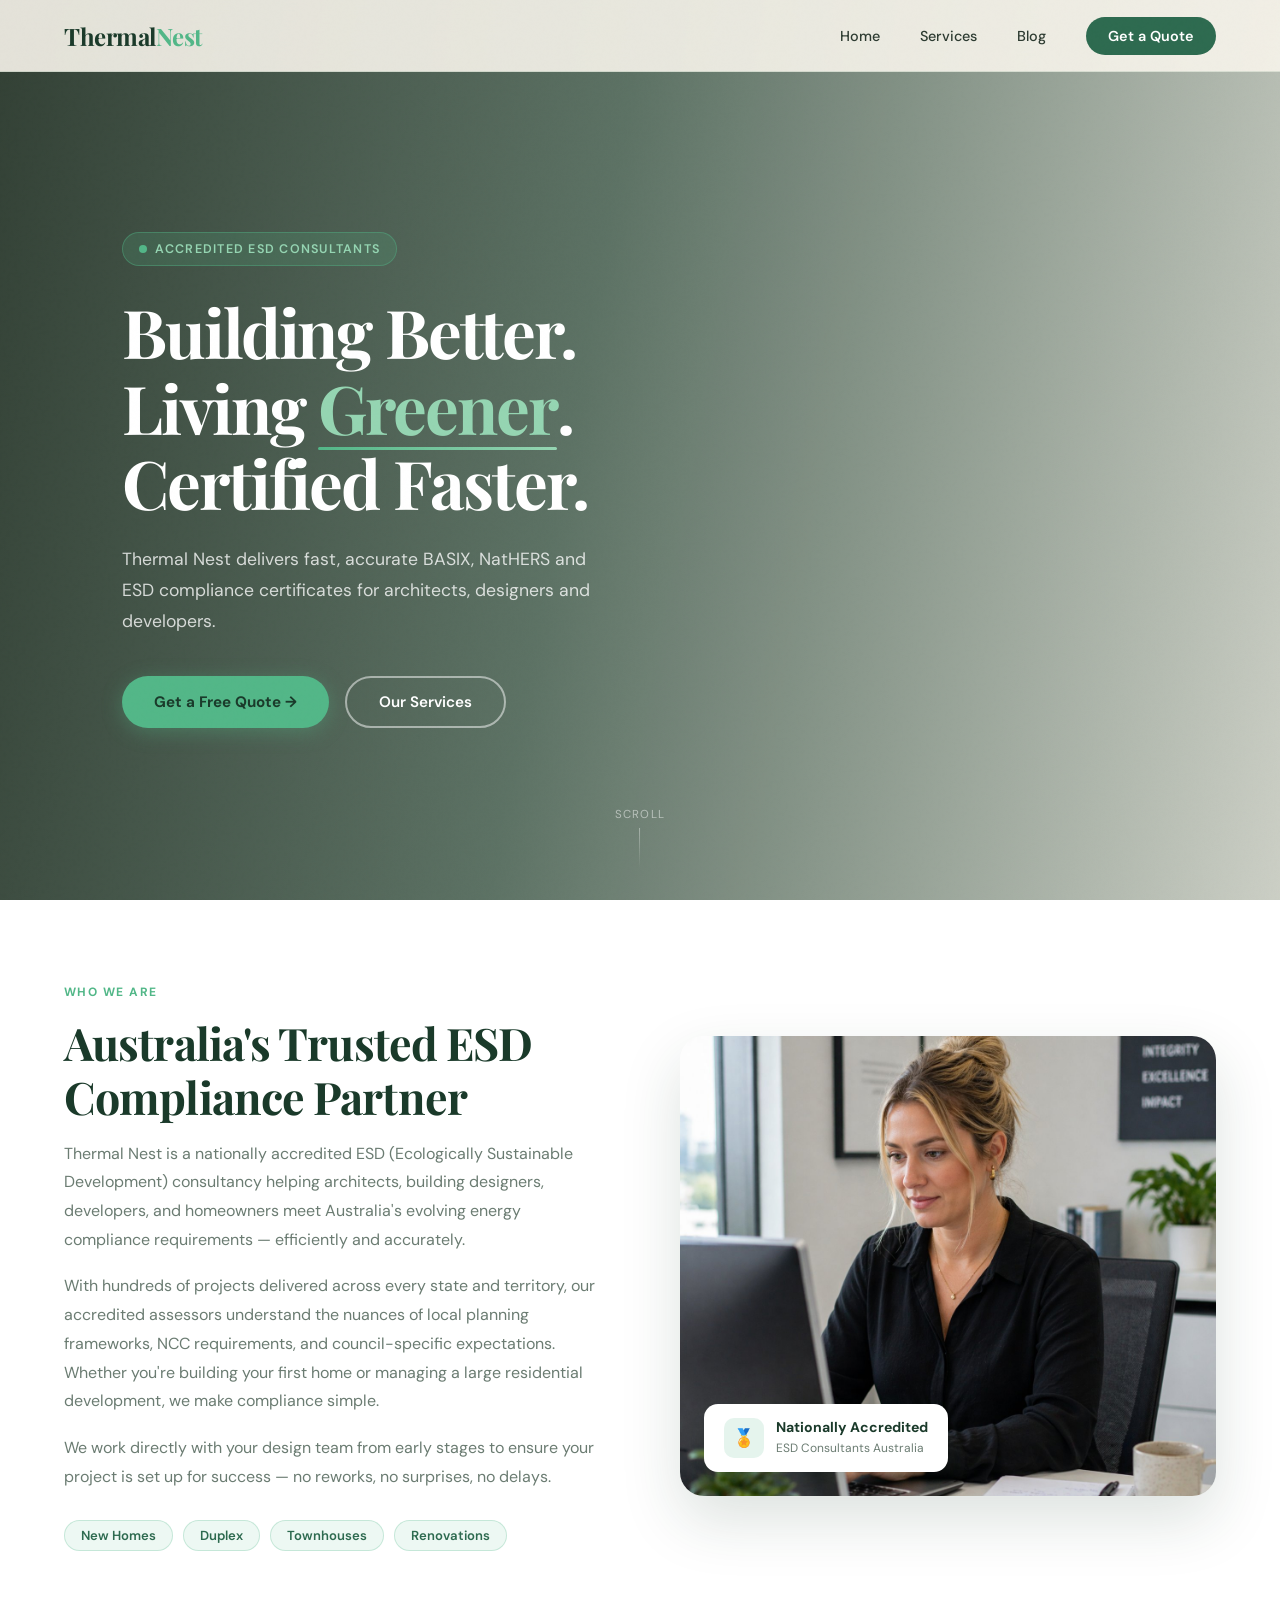
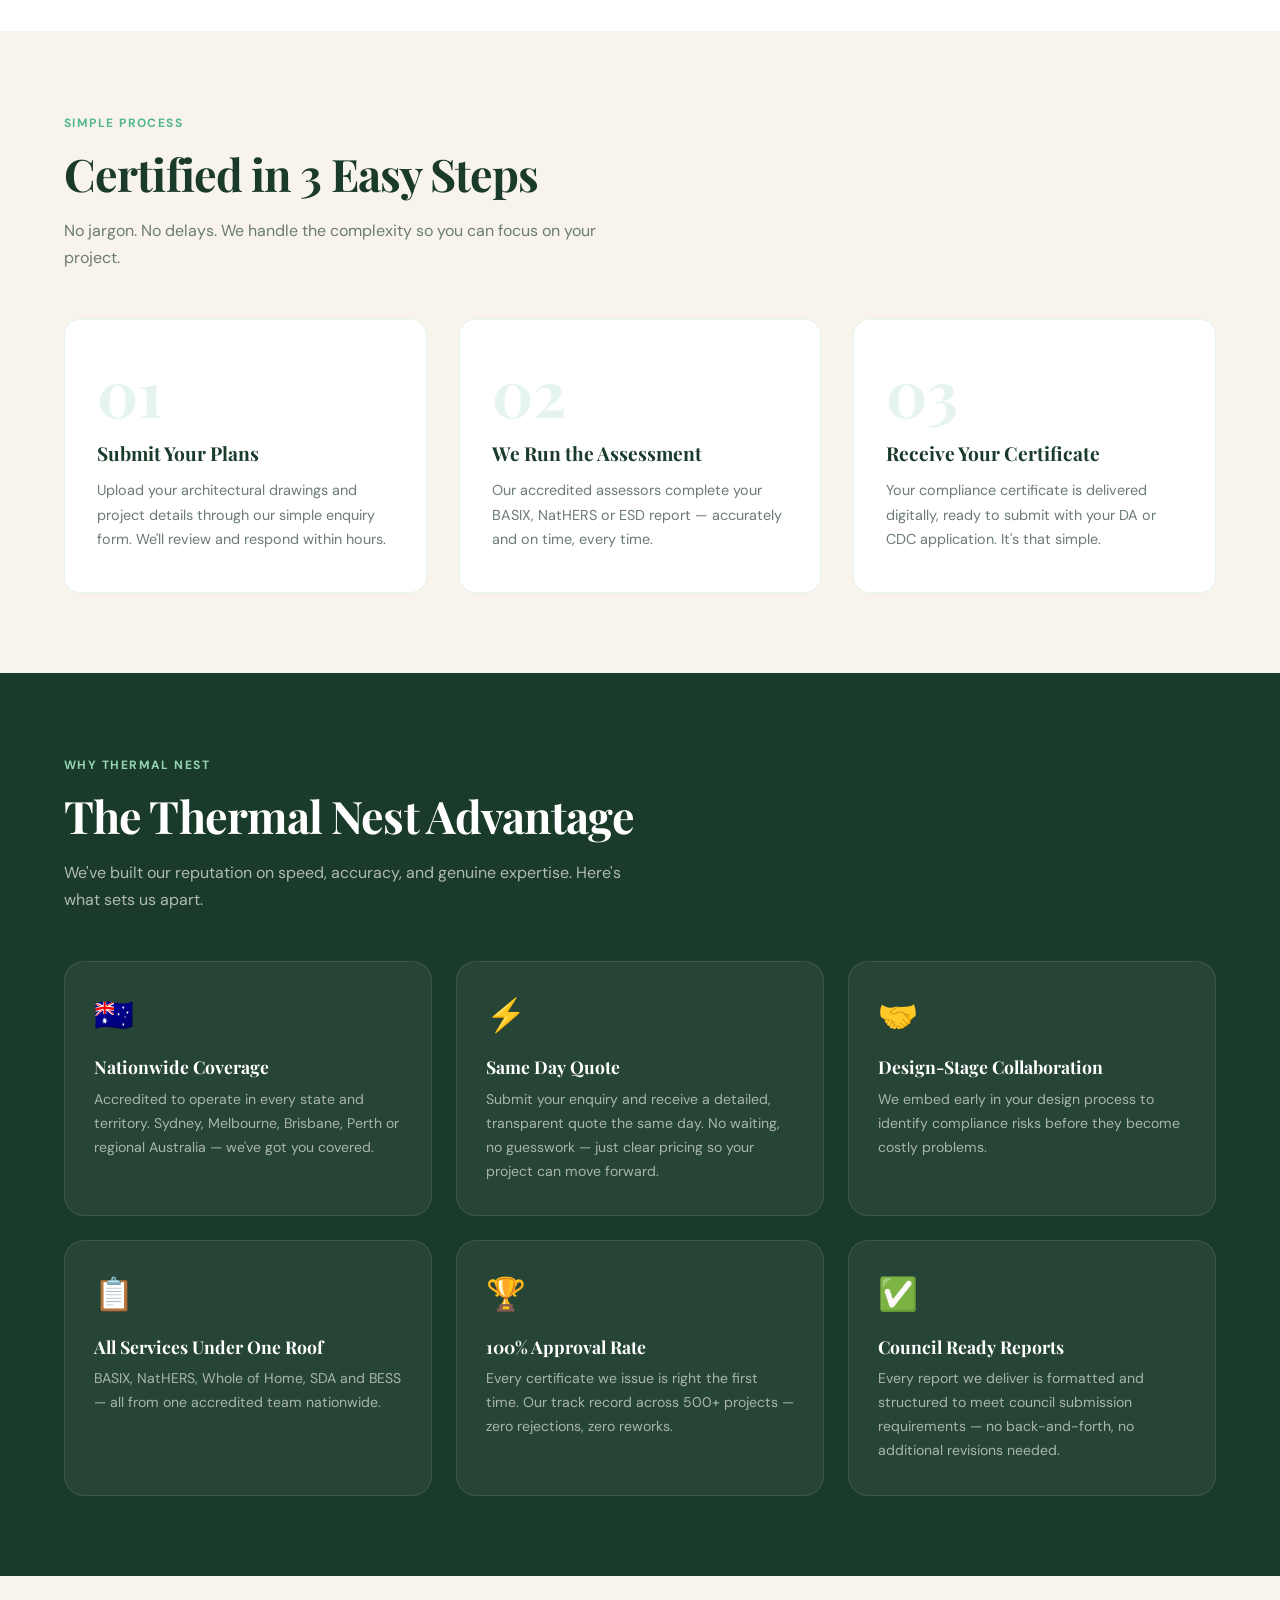
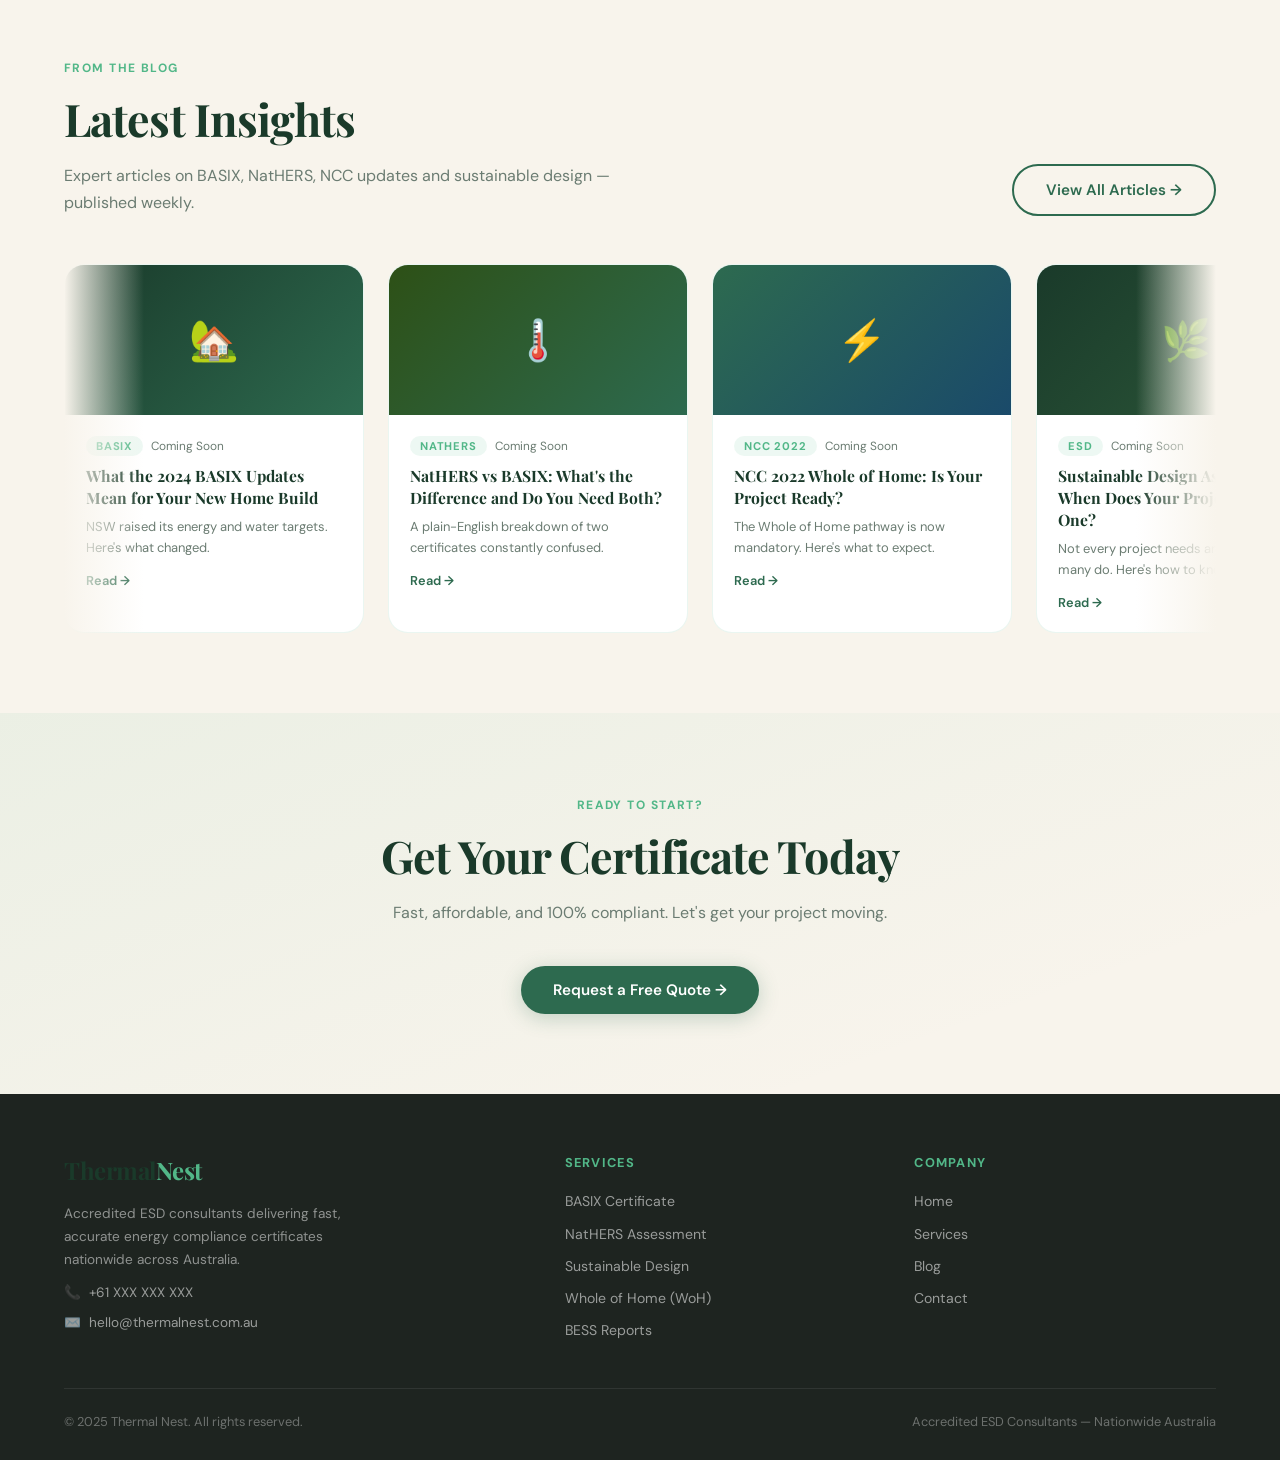
==== index.html @ da55ac71 "Add files via upload" ====
<!DOCTYPE html>
<html lang="en">
<head>
  <meta charset="UTF-8" />
  <meta name="viewport" content="width=device-width, initial-scale=1.0" />
  <title>Thermal Nest | Building Better. Living Greener. Certified Faster.</title>
  <meta name="description" content="Thermal Nest is an accredited ESD consultancy providing BASIX, NatHERS, Sustainable Design, Whole of Home and BESS assessments nationwide across Australia." />
  <meta name="keywords" content="ESD consultant Australia, BASIX certificate, NatHERS assessment, energy compliance, sustainable design, whole of home assessment, BESS report, nationwide" />
  <meta property="og:title" content="Thermal Nest | Accredited ESD Consultants Australia" />
  <meta property="og:description" content="Building Better. Living Greener. Certified Faster. Accredited ESD consultants delivering energy compliance certificates nationwide." />
  <meta property="og:type" content="website" />
  <link rel="canonical" href="https://thermalnest.com.au/" />
  <link rel="preconnect" href="https://fonts.googleapis.com">
  <link rel="preconnect" href="https://fonts.gstatic.com" crossorigin>
  <link href="https://fonts.googleapis.com/css2?family=Playfair+Display:wght@400;600;700&family=DM+Sans:wght@300;400;500;600&display=swap" rel="stylesheet">

  <style>
    *, *::before, *::after { box-sizing: border-box; margin: 0; padding: 0; }
    :root {
      --forest: #1a3a2a; --leaf: #2d6a4f; --sage: #52b788; --mint: #95d5b2;
      --cream: #f8f4ec; --sand: #e9dcc9; --charcoal: #1e2420;
      --white: #ffffff; --text: #2c3a30; --muted: #6b7c72;
      --font-display: 'Playfair Display', Georgia, serif;
      --font-body: 'DM Sans', sans-serif;
      --radius: 16px;
      --transition: all 0.4s cubic-bezier(0.25, 0.46, 0.45, 0.94);
    }
    html { scroll-behavior: smooth; }
    body { font-family: var(--font-body); color: var(--text); background: var(--cream); overflow-x: hidden; }
    body::before {
      content: ''; position: fixed; inset: 0;
      background-image: url("data:image/svg+xml,%3Csvg viewBox='0 0 256 256' xmlns='http://www.w3.org/2000/svg'%3E%3Cfilter id='noise'%3E%3CfeTurbulence type='fractalNoise' baseFrequency='0.9' numOctaves='4' stitchTiles='stitch'/%3E%3C/filter%3E%3Crect width='100%25' height='100%25' filter='url(%23noise)' opacity='0.04'/%3E%3C/svg%3E");
      pointer-events: none; z-index: 9999; opacity: 0.4;
    }

    /* NAV */
    nav {
      position: fixed; top: 0; left: 0; right: 0; z-index: 1000;
      padding: 0 5%; height: 72px; display: flex; align-items: center; justify-content: space-between;
      background: rgba(248,244,236,0.9); backdrop-filter: blur(16px);
      border-bottom: 1px solid rgba(45,106,79,0.12); transition: var(--transition);
    }
    nav.scrolled { background: rgba(248,244,236,0.97); box-shadow: 0 4px 30px rgba(26,58,42,0.08); }
    .nav-logo { font-family: var(--font-display); font-size: 1.5rem; font-weight: 700; color: var(--forest); text-decoration: none; letter-spacing: -0.02em; }
    .nav-logo span { color: var(--sage); }
    .nav-links { display: flex; gap: 2.5rem; list-style: none; }
    .nav-links a { text-decoration: none; color: var(--text); font-size: 0.9rem; font-weight: 500; position: relative; transition: color 0.3s; }
    .nav-links a::after { content: ''; position: absolute; bottom: -4px; left: 0; width: 0; height: 2px; background: var(--sage); transition: width 0.3s; border-radius: 2px; }
    .nav-links a:hover { color: var(--leaf); }
    .nav-links a:hover::after { width: 100%; }
    .nav-cta { background: var(--leaf); color: var(--white) !important; padding: 10px 22px; border-radius: 100px; font-weight: 600 !important; }
    .nav-cta:hover { background: var(--forest) !important; transform: translateY(-1px); }
    .nav-cta::after { display: none !important; }
    .hamburger { display: none; flex-direction: column; gap: 5px; cursor: pointer; background: none; border: none; padding: 4px; }
    .hamburger span { display: block; width: 24px; height: 2px; background: var(--forest); border-radius: 2px; }

    .page { display: none; }
    .page.active { display: block; }

    /* HERO – full bleed photo */
    .hero { min-height: 100vh; position: relative; display: flex; align-items: center; overflow: hidden; }
    .hero-photo {
      position: absolute; inset: 0;
      background: url('https://images.unsplash.com/photo-1618221195710-dd6b41faaea6?w=1800&q=80') center/cover no-repeat;
    }
    .hero-photo::after {
      content: ''; position: absolute; inset: 0;
      background: linear-gradient(100deg, rgba(15,32,20,0.85) 0%, rgba(26,58,42,0.70) 45%, rgba(26,58,42,0.2) 100%);
    }
    .hero-content { position: relative; z-index: 1; padding: 140px 5% 80px; max-width: 680px; }
    .hero-badge {
      display: inline-flex; align-items: center; gap: 8px;
      background: rgba(82,183,136,0.18); border: 1px solid rgba(82,183,136,0.4);
      color: var(--mint); font-size: 0.78rem; font-weight: 600; letter-spacing: 0.1em; text-transform: uppercase;
      padding: 8px 16px; border-radius: 100px; margin-bottom: 1.8rem;
      opacity: 0; animation: fadeUp 0.6s ease forwards 0.2s;
    }
    .hero-badge::before { content: ''; width: 8px; height: 8px; background: var(--sage); border-radius: 50%; animation: pulse 2s ease infinite; }
    @keyframes pulse { 0%,100%{opacity:1;transform:scale(1)} 50%{opacity:.6;transform:scale(1.3)} }
    .hero h1 {
      font-family: var(--font-display); font-size: clamp(2.6rem, 5.5vw, 4.2rem);
      font-weight: 700; line-height: 1.12; color: var(--white); letter-spacing: -0.03em; margin-bottom: 1.5rem;
      opacity: 0; animation: fadeUp 0.7s ease forwards 0.4s;
    }
    .hero h1 em { font-style: normal; color: var(--mint); position: relative; }
    .hero h1 em::after {
      content: ''; position: absolute; bottom: 2px; left: 0; right: 0; height: 3px;
      background: linear-gradient(90deg, var(--sage), var(--mint)); border-radius: 2px;
      transform: scaleX(0); transform-origin: left; animation: lineReveal 0.6s ease forwards 1.2s;
    }
    @keyframes lineReveal { to { transform: scaleX(1); } }
    .hero p { font-size: 1.1rem; line-height: 1.75; color: rgba(255,255,255,0.78); max-width: 500px; margin-bottom: 2.5rem; opacity: 0; animation: fadeUp 0.7s ease forwards 0.6s; }
    .hero-actions { display: flex; gap: 1rem; flex-wrap: wrap; opacity: 0; animation: fadeUp 0.7s ease forwards 0.8s; }
    .hero-scroll { position: absolute; bottom: 2rem; left: 50%; transform: translateX(-50%); z-index: 1; display: flex; flex-direction: column; align-items: center; gap: 6px; color: rgba(255,255,255,0.5); font-size: 0.72rem; letter-spacing: 0.1em; text-transform: uppercase; opacity: 0; animation: fadeIn 1s ease forwards 1.5s; }
    .hero-scroll-line { width: 1px; height: 40px; background: linear-gradient(to bottom, rgba(255,255,255,0.4), transparent); animation: scrollPulse 2s ease infinite; }
    @keyframes scrollPulse { 0%,100%{opacity:.4} 50%{opacity:1} }

    /* BUTTONS */
    .btn-primary { background: var(--sage); color: var(--forest); border: none; padding: 14px 32px; border-radius: 100px; font-family: var(--font-body); font-size: 0.95rem; font-weight: 700; cursor: pointer; text-decoration: none; display: inline-flex; align-items: center; gap: 8px; transition: var(--transition); box-shadow: 0 4px 20px rgba(82,183,136,0.35); }
    .btn-primary:hover { background: var(--mint); transform: translateY(-2px); }
    .btn-secondary { background: transparent; color: var(--white); border: 2px solid rgba(255,255,255,0.5); padding: 14px 32px; border-radius: 100px; font-family: var(--font-body); font-size: 0.95rem; font-weight: 600; cursor: pointer; text-decoration: none; display: inline-flex; align-items: center; gap: 8px; transition: var(--transition); }
    .btn-secondary:hover { border-color: var(--white); background: rgba(255,255,255,0.1); transform: translateY(-2px); }
    .btn-dark { background: var(--leaf); color: var(--white); border: none; padding: 14px 32px; border-radius: 100px; font-family: var(--font-body); font-size: 0.95rem; font-weight: 600; cursor: pointer; text-decoration: none; display: inline-flex; align-items: center; gap: 8px; transition: var(--transition); box-shadow: 0 4px 20px rgba(45,106,79,0.25); }
    .btn-dark:hover { background: var(--forest); transform: translateY(-2px); }
    .btn-outline-dark { background: transparent; color: var(--leaf); border: 2px solid var(--leaf); padding: 14px 32px; border-radius: 100px; font-family: var(--font-body); font-size: 0.95rem; font-weight: 600; cursor: pointer; text-decoration: none; display: inline-flex; align-items: center; gap: 8px; transition: var(--transition); }
    .btn-outline-dark:hover { background: var(--leaf); color: var(--white); transform: translateY(-2px); }

    /* SECTIONS */
    section { padding: 80px 5%; }
    .section-label { display: inline-block; font-size: 0.75rem; font-weight: 700; letter-spacing: 0.12em; text-transform: uppercase; color: var(--sage); margin-bottom: 1rem; }
    .section-title { font-family: var(--font-display); font-size: clamp(1.8rem, 3.5vw, 2.8rem); font-weight: 700; color: var(--forest); line-height: 1.2; letter-spacing: -0.02em; margin-bottom: 1rem; }
    .section-sub { font-size: 1rem; color: var(--muted); line-height: 1.7; max-width: 560px; }

    /* WHO WE ARE */
    .who-section { padding: 80px 5%; display: grid; grid-template-columns: 1fr 1fr; gap: 5rem; align-items: center; background: var(--white); }
    .who-content p { font-size: 1rem; color: var(--muted); line-height: 1.8; margin-bottom: 1.1rem; }
    .who-pills { display: flex; flex-wrap: wrap; gap: 10px; margin-top: 1.8rem; }
    .who-pill { background: rgba(82,183,136,0.1); color: var(--leaf); border: 1px solid rgba(82,183,136,0.25); font-size: 0.82rem; font-weight: 600; padding: 6px 16px; border-radius: 100px; }
    .who-photo { position: relative; border-radius: 24px; overflow: hidden; height: 460px; box-shadow: 0 24px 60px rgba(26,58,42,0.15); }
    .who-photo img { width: 100%; height: 100%; object-fit: cover; display: block; }
    .who-photo-badge { position: absolute; bottom: 24px; left: 24px; background: var(--white); border-radius: 14px; padding: 14px 20px; box-shadow: 0 8px 24px rgba(26,58,42,0.15); display: flex; align-items: center; gap: 12px; }
    .who-photo-badge-icon { width: 40px; height: 40px; background: rgba(82,183,136,0.15); border-radius: 10px; display: flex; align-items: center; justify-content: center; font-size: 1.1rem; }
    .who-photo-badge strong { display: block; font-size: 0.88rem; color: var(--forest); }
    .who-photo-badge span { font-size: 0.75rem; color: var(--muted); }

    /* HOW IT WORKS */
    .steps-grid { display: grid; grid-template-columns: repeat(3,1fr); gap: 2rem; margin-top: 3rem; }
    .step-card { background: var(--white); border-radius: var(--radius); padding: 2.5rem 2rem; border: 1px solid rgba(82,183,136,0.15); transition: var(--transition); position: relative; overflow: hidden; }
    .step-card:hover { transform: translateY(-6px); box-shadow: 0 20px 40px rgba(26,58,42,0.1); }
    .step-num { font-family: var(--font-display); font-size: 4rem; font-weight: 700; color: rgba(82,183,136,0.15); line-height: 1; margin-bottom: 1rem; }
    .step-card h3 { font-family: var(--font-display); font-size: 1.2rem; color: var(--forest); margin-bottom: 0.75rem; }
    .step-card p { font-size: 0.9rem; color: var(--muted); line-height: 1.7; }

    /* WHY CHOOSE US */
    .why-section { background: var(--forest); padding: 80px 5%; }
    .why-section .section-label { color: var(--mint); }
    .why-section .section-title { color: var(--white); }
    .why-section .section-sub { color: rgba(255,255,255,0.65); }
    .why-grid { display: grid; grid-template-columns: repeat(3,1fr); gap: 1.5rem; margin-top: 3rem; }
    .why-card { background: rgba(255,255,255,0.06); border: 1px solid rgba(255,255,255,0.1); border-radius: 20px; padding: 2rem 1.8rem; transition: var(--transition); }
    .why-card:hover { background: rgba(82,183,136,0.1); border-color: rgba(82,183,136,0.3); transform: translateY(-4px); }
    .why-icon { font-size: 2rem; margin-bottom: 1.2rem; }
    .why-card h3 { font-family: var(--font-display); font-size: 1.1rem; color: var(--white); margin-bottom: 0.6rem; }
    .why-card p { font-size: 0.88rem; color: rgba(255,255,255,0.6); line-height: 1.7; }

    /* BLOG CAROUSEL */
    .blog-carousel-section { padding: 80px 5%; background: var(--cream); }
    .carousel-header { display: flex; justify-content: space-between; align-items: flex-end; flex-wrap: wrap; gap: 1rem; margin-bottom: 3rem; }
    .carousel-track-wrap { overflow: hidden; position: relative; }
    .carousel-track-wrap::before, .carousel-track-wrap::after { content: ''; position: absolute; top: 0; bottom: 0; width: 80px; z-index: 2; pointer-events: none; }
    .carousel-track-wrap::before { left: 0; background: linear-gradient(to right, var(--cream), transparent); }
    .carousel-track-wrap::after { right: 0; background: linear-gradient(to left, var(--cream), transparent); }
    .carousel-track { display: flex; gap: 1.5rem; animation: scrollCarousel 24s linear infinite; width: max-content; }
    .carousel-track:hover { animation-play-state: paused; }
    @keyframes scrollCarousel { 0%{transform:translateX(0)} 100%{transform:translateX(-50%)} }
    .carousel-card { width: 300px; flex-shrink: 0; background: var(--white); border-radius: 20px; overflow: hidden; border: 1px solid rgba(82,183,136,0.12); transition: var(--transition); cursor: pointer; }
    .carousel-card:hover { transform: translateY(-6px); box-shadow: 0 16px 48px rgba(26,58,42,0.12); }
    .carousel-thumb { height: 150px; background: linear-gradient(135deg, var(--forest), var(--leaf)); display: flex; align-items: center; justify-content: center; font-size: 2.5rem; position: relative; overflow: hidden; }
    .carousel-thumb-2 { background: linear-gradient(135deg, #2d5016, var(--leaf)); }
    .carousel-thumb-3 { background: linear-gradient(135deg, var(--leaf), #1a4a6a); }
    .carousel-thumb-4 { background: linear-gradient(135deg, #1a3a2a, #2d5a3a); }
    .carousel-thumb-5 { background: linear-gradient(135deg, #2d4a1a, var(--leaf)); }
    .carousel-body { padding: 1.3rem; }
    .carousel-meta { display: flex; align-items: center; gap: 8px; margin-bottom: 0.6rem; }
    .carousel-cat { font-size: 0.7rem; font-weight: 700; letter-spacing: 0.08em; text-transform: uppercase; color: var(--sage); background: rgba(82,183,136,0.1); padding: 3px 10px; border-radius: 100px; }
    .carousel-date { font-size: 0.74rem; color: var(--muted); }
    .carousel-card h3 { font-family: var(--font-display); font-size: 0.98rem; color: var(--forest); line-height: 1.4; margin-bottom: 0.5rem; }
    .carousel-card p { font-size: 0.81rem; color: var(--muted); line-height: 1.6; }
    .carousel-read { display: inline-flex; align-items: center; gap: 5px; margin-top: 0.8rem; font-size: 0.8rem; font-weight: 600; color: var(--leaf); text-decoration: none; transition: gap 0.2s; }
    .carousel-read:hover { gap: 9px; }

    /* CTA */
    .cta-section { text-align: center; background: linear-gradient(160deg, rgba(82,183,136,0.08) 0%, transparent 80%); }

    /* SERVICES */
    .services-hero { padding: 140px 5% 60px; background: linear-gradient(160deg, var(--forest) 0%, var(--leaf) 100%); position: relative; overflow: hidden; }
    .services-hero::before { content:''; position:absolute; width:600px; height:600px; border-radius:50%; background:rgba(82,183,136,0.1); top:-200px; right:-200px; }
    .services-hero h1 { font-family:var(--font-display); font-size:clamp(2rem,4vw,3rem); color:var(--white); font-weight:700; letter-spacing:-0.02em; position:relative; }
    .services-hero p { color:rgba(255,255,255,0.75); font-size:1.05rem; margin-top:1rem; max-width:500px; line-height:1.7; position:relative; }
    .services-grid { display:grid; grid-template-columns:repeat(2,1fr); gap:1.5rem; margin-top:3rem; }
    .service-card { background:var(--white); border-radius:20px; padding:2.5rem; border:1px solid rgba(82,183,136,0.15); position:relative; overflow:hidden; transition:var(--transition); }
    .service-card:hover { transform:translateY(-4px); box-shadow:0 16px 48px rgba(26,58,42,0.12); border-color:rgba(82,183,136,0.35); }
    .service-card.featured { grid-column:span 2; background:linear-gradient(135deg,var(--forest) 0%,var(--leaf) 100%); }
    .service-icon { width:52px; height:52px; border-radius:14px; display:flex; align-items:center; justify-content:center; font-size:1.4rem; margin-bottom:1.5rem; background:rgba(82,183,136,0.12); }
    .service-card.featured .service-icon { background:rgba(255,255,255,0.15); }
    .service-card h3 { font-family:var(--font-display); font-size:1.25rem; color:var(--forest); margin-bottom:0.75rem; font-weight:600; }
    .service-card.featured h3 { color:var(--white); }
    .service-card p { font-size:0.9rem; color:var(--muted); line-height:1.7; }
    .service-card.featured p { color:rgba(255,255,255,0.8); }
    .service-tag { display:inline-block; margin-top:1.2rem; font-size:0.75rem; font-weight:600; letter-spacing:0.06em; text-transform:uppercase; color:var(--sage); background:rgba(82,183,136,0.1); padding:5px 12px; border-radius:100px; }
    .service-card.featured .service-tag { color:var(--mint); background:rgba(255,255,255,0.12); }
    .service-stripe { position:absolute; bottom:0; right:0; width:80px; height:80px; background:linear-gradient(135deg,transparent 50%,rgba(82,183,136,0.08) 50%); }

    /* BLOG PAGE */
    .blog-hero { padding:140px 5% 60px; background:var(--cream); }
    .blog-grid { display:grid; grid-template-columns:repeat(3,1fr); gap:1.5rem; margin-top:3rem; }
    .blog-card { background:var(--white); border-radius:20px; overflow:hidden; border:1px solid rgba(82,183,136,0.1); transition:var(--transition); }
    .blog-card:hover { transform:translateY(-4px); box-shadow:0 16px 48px rgba(26,58,42,0.1); }
    .blog-thumb { height:180px; background:linear-gradient(135deg,var(--forest),var(--leaf)); display:flex; align-items:center; justify-content:center; font-size:3rem; position:relative; overflow:hidden; }
    .blog-thumb::after { content:''; position:absolute; inset:0; background:linear-gradient(0deg,rgba(26,58,42,0.4) 0%,transparent 60%); }
    .blog-thumb-2 { background:linear-gradient(135deg,#2d5016,var(--leaf)); }
    .blog-thumb-3 { background:linear-gradient(135deg,var(--leaf),#1a4a6a); }
    .blog-body { padding:1.5rem; }
    .blog-meta { display:flex; align-items:center; gap:8px; margin-bottom:0.75rem; }
    .blog-cat { font-size:0.72rem; font-weight:700; letter-spacing:0.08em; text-transform:uppercase; color:var(--sage); background:rgba(82,183,136,0.1); padding:3px 10px; border-radius:100px; }
    .blog-date { font-size:0.78rem; color:var(--muted); }
    .blog-card h3 { font-family:var(--font-display); font-size:1.05rem; color:var(--forest); line-height:1.4; margin-bottom:0.6rem; }
    .blog-card p { font-size:0.85rem; color:var(--muted); line-height:1.65; }
    .blog-read { display:inline-flex; align-items:center; gap:6px; margin-top:1rem; font-size:0.82rem; font-weight:600; color:var(--leaf); text-decoration:none; transition:gap 0.2s; }
    .blog-read:hover { gap:10px; }

    /* CONTACT */
    .contact-layout { padding:140px 5% 80px; display:grid; grid-template-columns:1fr 1.2fr; gap:5rem; align-items:start; }
    .contact-info h1 { font-family:var(--font-display); font-size:clamp(2rem,4vw,3rem); color:var(--forest); font-weight:700; letter-spacing:-0.02em; margin-bottom:1rem; }
    .contact-info p { font-size:1rem; color:var(--muted); line-height:1.75; margin-bottom:2.5rem; }
    .contact-items { display:flex; flex-direction:column; gap:1.2rem; }
    .contact-item { display:flex; align-items:center; gap:1rem; padding:1.2rem 1.5rem; background:var(--white); border-radius:14px; border:1px solid rgba(82,183,136,0.12); }
    .contact-item-icon { width:44px; height:44px; background:rgba(82,183,136,0.12); border-radius:12px; display:flex; align-items:center; justify-content:center; font-size:1.1rem; flex-shrink:0; }
    .contact-item-text strong { display:block; font-size:0.82rem; font-weight:700; text-transform:uppercase; letter-spacing:0.08em; color:var(--muted); margin-bottom:2px; }
    .contact-item-text span { font-size:0.95rem; color:var(--text); font-weight:500; }
    .contact-form { background:var(--white); border-radius:24px; padding:3rem; box-shadow:0 20px 60px rgba(26,58,42,0.08); border:1px solid rgba(82,183,136,0.12); }
    .contact-form h2 { font-family:var(--font-display); font-size:1.6rem; color:var(--forest); margin-bottom:2rem; font-weight:700; }
    .form-row { display:grid; grid-template-columns:1fr 1fr; gap:1rem; }
    .form-group { display:flex; flex-direction:column; gap:6px; margin-bottom:1.2rem; }
    .form-group label { font-size:0.82rem; font-weight:600; color:var(--text); }
    .form-group input, .form-group select, .form-group textarea { font-family:var(--font-body); font-size:0.92rem; color:var(--text); background:var(--cream); border:1.5px solid rgba(82,183,136,0.2); border-radius:10px; padding:12px 16px; transition:border-color 0.3s, box-shadow 0.3s; outline:none; width:100%; }
    .form-group input:focus, .form-group select:focus, .form-group textarea:focus { border-color:var(--sage); box-shadow:0 0 0 3px rgba(82,183,136,0.1); background:var(--white); }
    .form-group textarea { resize:vertical; min-height:120px; }
    .form-submit { width:100%; background:var(--leaf); color:var(--white); border:none; padding:15px; border-radius:12px; font-family:var(--font-body); font-size:1rem; font-weight:600; cursor:pointer; transition:var(--transition); box-shadow:0 4px 20px rgba(45,106,79,0.25); margin-top:0.5rem; }
    .form-submit:hover { background:var(--forest); transform:translateY(-2px); }
    .form-success { display:none; text-align:center; padding:3rem 2rem; }
    .form-success .check { width:64px; height:64px; background:rgba(82,183,136,0.15); border-radius:50%; display:flex; align-items:center; justify-content:center; margin:0 auto 1.5rem; font-size:1.8rem; }
    .form-success h3 { font-family:var(--font-display); font-size:1.4rem; color:var(--forest); margin-bottom:0.5rem; }
    .form-success p { color:var(--muted); font-size:0.9rem; }

    /* FOOTER */
    footer { background:var(--charcoal); padding:60px 5% 30px; }
    .footer-top { display:grid; grid-template-columns:1.5fr 1fr 1fr; gap:3rem; padding-bottom:3rem; border-bottom:1px solid rgba(255,255,255,0.08); }
    .footer-brand p { color:rgba(255,255,255,0.5); font-size:0.85rem; line-height:1.7; margin-top:1rem; max-width:280px; }
    .footer-contact-line { display:flex; align-items:center; gap:8px; margin-top:0.8rem; font-size:0.85rem; color:rgba(255,255,255,0.55); text-decoration:none; transition:color 0.3s; }
    .footer-contact-line:hover { color:var(--mint); }
    .footer-col h4 { font-size:0.8rem; font-weight:700; letter-spacing:0.1em; text-transform:uppercase; color:var(--sage); margin-bottom:1.2rem; }
    .footer-col ul { list-style:none; display:flex; flex-direction:column; gap:0.7rem; }
    .footer-col ul li a { color:rgba(255,255,255,0.55); text-decoration:none; font-size:0.88rem; transition:color 0.3s; }
    .footer-col ul li a:hover { color:var(--mint); }
    .footer-bottom { padding-top:1.5rem; display:flex; justify-content:space-between; align-items:center; }
    .footer-bottom p { color:rgba(255,255,255,0.35); font-size:0.8rem; }

    /* FILE UPLOAD */
    .file-upload-area {
      border: 2px dashed rgba(82,183,136,0.35); border-radius: 12px;
      padding: 1.5rem; text-align: center; cursor: pointer;
      background: rgba(82,183,136,0.04); transition: var(--transition);
    }
    .file-upload-area:hover { border-color: var(--sage); background: rgba(82,183,136,0.08); }
    .file-upload-area.dragover { border-color: var(--leaf); background: rgba(82,183,136,0.12); }
    .file-upload-icon { font-size: 1.6rem; margin-bottom: 6px; }
    .file-upload-text { font-size: 0.88rem; font-weight: 600; color: var(--leaf); }
    .file-upload-sub { font-size: 0.76rem; color: var(--muted); margin-top: 3px; }

    /* ANIMATIONS */
    @keyframes fadeUp { from{opacity:0;transform:translateY(24px)} to{opacity:1;transform:translateY(0)} }
    @keyframes fadeIn { from{opacity:0} to{opacity:1} }
    .reveal { opacity:0; transform:translateY(30px); transition:opacity 0.7s ease, transform 0.7s ease; }
    .reveal.visible { opacity:1; transform:translateY(0); }

    /* RESPONSIVE */
    @media (max-width:900px) {
      .who-section { grid-template-columns:1fr; }
      .who-photo { height:300px; }
      .steps-grid, .why-grid { grid-template-columns:1fr; }
      .services-grid { grid-template-columns:1fr; }
      .service-card.featured { grid-column:span 1; }
      .blog-grid { grid-template-columns:1fr; }
      .contact-layout { grid-template-columns:1fr; gap:2rem; padding-top:100px; }
      .form-row { grid-template-columns:1fr; }
      .footer-top { grid-template-columns:1fr; gap:2rem; }
      .nav-links { display:none; }
      .hamburger { display:flex; }
      .carousel-header { flex-direction:column; align-items:flex-start; }
    }
    @media (max-width:600px) {
      .why-grid { grid-template-columns:1fr; }
    }
  </style>
</head>
<body>

<!-- NAV -->
<nav id="navbar">
  <a href="#" class="nav-logo" onclick="showPage('home')">Thermal<span>Nest</span></a>
  <ul class="nav-links">
    <li><a href="#" onclick="showPage('home')">Home</a></li>
    <li><a href="#" onclick="showPage('services')">Services</a></li>
    <li><a href="#" onclick="showPage('blog')">Blog</a></li>
    <li><a href="#" class="nav-cta" onclick="showPage('contact')">Get a Quote</a></li>
  </ul>
  <button class="hamburger" onclick="toggleMenu()" aria-label="Menu">
    <span></span><span></span><span></span>
  </button>
</nav>

<!-- ══ HOME PAGE ══ -->
<div id="page-home" class="page active">

  <!-- HERO -->
  <section class="hero">
    <div class="hero-photo"></div>
    <div class="hero-content">
      <div class="hero-badge">Accredited ESD Consultants</div>
      <h1>Building Better.<br>Living <em>Greener</em>.<br>Certified Faster.</h1>
      <p>Thermal Nest delivers fast, accurate BASIX, NatHERS and ESD compliance certificates for architects, designers and developers.</p>
      <div class="hero-actions">
        <a href="#" class="btn-primary" onclick="showPage('contact')">Get a Free Quote →</a>
        <a href="#" class="btn-secondary" onclick="showPage('services')">Our Services</a>
      </div>
    </div>
    <div class="hero-scroll"><span>Scroll</span><div class="hero-scroll-line"></div></div>
  </section>

  <!-- WHO WE ARE -->
  <div class="who-section">
    <div class="who-content reveal">
      <span class="section-label">Who We Are</span>
      <h2 class="section-title">Australia's Trusted ESD Compliance Partner</h2>
      <p>Thermal Nest is a nationally accredited ESD (Ecologically Sustainable Development) consultancy helping architects, building designers, developers, and homeowners meet Australia's evolving energy compliance requirements — efficiently and accurately.</p>
      <p>With hundreds of projects delivered across every state and territory, our accredited assessors understand the nuances of local planning frameworks, NCC requirements, and council-specific expectations. Whether you're building your first home or managing a large residential development, we make compliance simple.</p>
      <p>We work directly with your design team from early stages to ensure your project is set up for success — no reworks, no surprises, no delays.</p>
      <div class="who-pills">
        <span class="who-pill">New Homes</span>
        <span class="who-pill">Duplex</span>
        <span class="who-pill">Townhouses</span>
        <span class="who-pill">Renovations</span>
      </div>
    </div>
    <div class="who-photo reveal" style="transition-delay:0.15s">
      <img src="office-lady.png" alt="ESD consultant working in office" loading="lazy" />
      <div class="who-photo-badge">
        <div class="who-photo-badge-icon">🏅</div>
        <div>
          <strong>Nationally Accredited</strong>
          <span>ESD Consultants Australia</span>
        </div>
      </div>
    </div>
  </div>

  <!-- HOW IT WORKS -->
  <section style="background:var(--cream)">
    <div class="reveal">
      <span class="section-label">Simple Process</span>
      <h2 class="section-title">Certified in 3 Easy Steps</h2>
      <p class="section-sub">No jargon. No delays. We handle the complexity so you can focus on your project.</p>
    </div>
    <div class="steps-grid">
      <div class="step-card reveal" style="transition-delay:0.1s">
        <div class="step-num">01</div>
        <h3>Submit Your Plans</h3>
        <p>Upload your architectural drawings and project details through our simple enquiry form. We'll review and respond within hours.</p>
      </div>
      <div class="step-card reveal" style="transition-delay:0.2s">
        <div class="step-num">02</div>
        <h3>We Run the Assessment</h3>
        <p>Our accredited assessors complete your BASIX, NatHERS or ESD report — accurately and on time, every time.</p>
      </div>
      <div class="step-card reveal" style="transition-delay:0.3s">
        <div class="step-num">03</div>
        <h3>Receive Your Certificate</h3>
        <p>Your compliance certificate is delivered digitally, ready to submit with your DA or CDC application. It's that simple.</p>
      </div>
    </div>
  </section>

  <!-- WHY CHOOSE US -->
  <div class="why-section">
    <div class="reveal">
      <span class="section-label">Why Thermal Nest</span>
      <h2 class="section-title">The Thermal Nest Advantage</h2>
      <p class="section-sub">We've built our reputation on speed, accuracy, and genuine expertise. Here's what sets us apart.</p>
    </div>
    <div class="why-grid">
      <div class="why-card reveal" style="transition-delay:0.1s">
        <div class="why-icon">🇦🇺</div>
        <h3>Nationwide Coverage</h3>
        <p>Accredited to operate in every state and territory. Sydney, Melbourne, Brisbane, Perth or regional Australia — we've got you covered.</p>
      </div>
      <div class="why-card reveal" style="transition-delay:0.15s">
        <div class="why-icon">⚡</div>
        <h3>Same Day Quote</h3>
        <p>Submit your enquiry and receive a detailed, transparent quote the same day. No waiting, no guesswork — just clear pricing so your project can move forward.</p>
      </div>
      <div class="why-card reveal" style="transition-delay:0.2s">
        <div class="why-icon">🤝</div>
        <h3>Design-Stage Collaboration</h3>
        <p>We embed early in your design process to identify compliance risks before they become costly problems.</p>
      </div>
      <div class="why-card reveal" style="transition-delay:0.25s">
        <div class="why-icon">📋</div>
        <h3>All Services Under One Roof</h3>
        <p>BASIX, NatHERS, Whole of Home, SDA and BESS — all from one accredited team nationwide.</p>
      </div>
      <div class="why-card reveal" style="transition-delay:0.3s">
        <div class="why-icon">🏆</div>
        <h3>100% Approval Rate</h3>
        <p>Every certificate we issue is right the first time. Our track record across 500+ projects — zero rejections, zero reworks.</p>
      </div>
      <div class="why-card reveal" style="transition-delay:0.35s">
        <div class="why-icon">✅</div>
        <h3>Council Ready Reports</h3>
        <p>Every report we deliver is formatted and structured to meet council submission requirements — no back-and-forth, no additional revisions needed.</p>
      </div>
    </div>
  </div>

  <!-- BLOG CAROUSEL -->
  <div class="blog-carousel-section">
    <div class="carousel-header reveal">
      <div>
        <span class="section-label">From the Blog</span>
        <h2 class="section-title">Latest Insights</h2>
        <p class="section-sub">Expert articles on BASIX, NatHERS, NCC updates and sustainable design — published weekly.</p>
      </div>
      <a href="#" class="btn-outline-dark" onclick="showPage('blog')" style="flex-shrink:0">View All Articles →</a>
    </div>
    <div class="carousel-track-wrap">
      <div class="carousel-track">
        <!-- Set 1 -->
        <div class="carousel-card" onclick="showPage('blog')">
          <div class="carousel-thumb">🏡</div>
          <div class="carousel-body">
            <div class="carousel-meta"><span class="carousel-cat">BASIX</span><span class="carousel-date">Coming Soon</span></div>
            <h3>What the 2024 BASIX Updates Mean for Your New Home Build</h3>
            <p>NSW raised its energy and water targets. Here's what changed.</p>
            <a href="#" class="carousel-read" onclick="showPage('blog')">Read →</a>
          </div>
        </div>
        <div class="carousel-card" onclick="showPage('blog')">
          <div class="carousel-thumb carousel-thumb-2">🌡️</div>
          <div class="carousel-body">
            <div class="carousel-meta"><span class="carousel-cat">NatHERS</span><span class="carousel-date">Coming Soon</span></div>
            <h3>NatHERS vs BASIX: What's the Difference and Do You Need Both?</h3>
            <p>A plain-English breakdown of two certificates constantly confused.</p>
            <a href="#" class="carousel-read" onclick="showPage('blog')">Read →</a>
          </div>
        </div>
        <div class="carousel-card" onclick="showPage('blog')">
          <div class="carousel-thumb carousel-thumb-3">⚡</div>
          <div class="carousel-body">
            <div class="carousel-meta"><span class="carousel-cat">NCC 2022</span><span class="carousel-date">Coming Soon</span></div>
            <h3>NCC 2022 Whole of Home: Is Your Project Ready?</h3>
            <p>The Whole of Home pathway is now mandatory. Here's what to expect.</p>
            <a href="#" class="carousel-read" onclick="showPage('blog')">Read →</a>
          </div>
        </div>
        <div class="carousel-card" onclick="showPage('blog')">
          <div class="carousel-thumb carousel-thumb-4">🌿</div>
          <div class="carousel-body">
            <div class="carousel-meta"><span class="carousel-cat">ESD</span><span class="carousel-date">Coming Soon</span></div>
            <h3>Sustainable Design Assessments: When Does Your Project Need One?</h3>
            <p>Not every project needs an SDA — but many do. Here's how to know.</p>
            <a href="#" class="carousel-read" onclick="showPage('blog')">Read →</a>
          </div>
        </div>
        <div class="carousel-card" onclick="showPage('blog')">
          <div class="carousel-thumb carousel-thumb-5">🏢</div>
          <div class="carousel-body">
            <div class="carousel-meta"><span class="carousel-cat">BESS</span><span class="carousel-date">Coming Soon</span></div>
            <h3>BESS Reports Explained: A Developer's Guide to Getting It Right</h3>
            <p>Everything you need to know before your BESS assessment.</p>
            <a href="#" class="carousel-read" onclick="showPage('blog')">Read →</a>
          </div>
        </div>
        <!-- Set 2 (duplicate for seamless loop) -->
        <div class="carousel-card" onclick="showPage('blog')">
          <div class="carousel-thumb">🏡</div>
          <div class="carousel-body">
            <div class="carousel-meta"><span class="carousel-cat">BASIX</span><span class="carousel-date">Coming Soon</span></div>
            <h3>What the 2024 BASIX Updates Mean for Your New Home Build</h3>
            <p>NSW raised its energy and water targets. Here's what changed.</p>
            <a href="#" class="carousel-read" onclick="showPage('blog')">Read →</a>
          </div>
        </div>
        <div class="carousel-card" onclick="showPage('blog')">
          <div class="carousel-thumb carousel-thumb-2">🌡️</div>
          <div class="carousel-body">
            <div class="carousel-meta"><span class="carousel-cat">NatHERS</span><span class="carousel-date">Coming Soon</span></div>
            <h3>NatHERS vs BASIX: What's the Difference and Do You Need Both?</h3>
            <p>A plain-English breakdown of two certificates constantly confused.</p>
            <a href="#" class="carousel-read" onclick="showPage('blog')">Read →</a>
          </div>
        </div>
        <div class="carousel-card" onclick="showPage('blog')">
          <div class="carousel-thumb carousel-thumb-3">⚡</div>
          <div class="carousel-body">
            <div class="carousel-meta"><span class="carousel-cat">NCC 2022</span><span class="carousel-date">Coming Soon</span></div>
            <h3>NCC 2022 Whole of Home: Is Your Project Ready?</h3>
            <p>The Whole of Home pathway is now mandatory. Here's what to expect.</p>
            <a href="#" class="carousel-read" onclick="showPage('blog')">Read →</a>
          </div>
        </div>
        <div class="carousel-card" onclick="showPage('blog')">
          <div class="carousel-thumb carousel-thumb-4">🌿</div>
          <div class="carousel-body">
            <div class="carousel-meta"><span class="carousel-cat">ESD</span><span class="carousel-date">Coming Soon</span></div>
            <h3>Sustainable Design Assessments: When Does Your Project Need One?</h3>
            <p>Not every project needs an SDA — but many do. Here's how to know.</p>
            <a href="#" class="carousel-read" onclick="showPage('blog')">Read →</a>
          </div>
        </div>
        <div class="carousel-card" onclick="showPage('blog')">
          <div class="carousel-thumb carousel-thumb-5">🏢</div>
          <div class="carousel-body">
            <div class="carousel-meta"><span class="carousel-cat">BESS</span><span class="carousel-date">Coming Soon</span></div>
            <h3>BESS Reports Explained: A Developer's Guide to Getting It Right</h3>
            <p>Everything you need to know before your BESS assessment.</p>
            <a href="#" class="carousel-read" onclick="showPage('blog')">Read →</a>
          </div>
        </div>
      </div>
    </div>
  </div>

  <!-- CTA -->
  <section class="cta-section">
    <div class="reveal">
      <span class="section-label">Ready to Start?</span>
      <h2 class="section-title">Get Your Certificate Today</h2>
      <p class="section-sub" style="margin:0 auto 2.5rem">Fast, affordable, and 100% compliant. Let's get your project moving.</p>
      <a href="#" class="btn-dark" onclick="showPage('contact')">Request a Free Quote →</a>
    </div>
  </section>

</div>

<!-- ══ SERVICES PAGE ══ -->
<div id="page-services" class="page">
  <div class="services-hero">
    <span class="section-label" style="color:var(--mint)">What We Do</span>
    <h1>Energy Compliance,<br>Made Simple.</h1>
    <p>Accredited ESD consultants providing all the certificates and assessments you need — delivered nationwide, on time, every time.</p>
  </div>
  <section>
    <div class="services-grid">
      <div class="service-card">
        <div class="service-icon">📋</div>
        <h3>BASIX Certificate</h3>
        <p>Required for all new residential developments and major renovations in NSW. Our BASIX certificates are accurate, fully compliant, and processed fast to keep your DA or CDC on track.</p>
        <span class="service-tag">DA & CDC Required</span>
        <div class="service-stripe"></div>
      </div>
      <div class="service-card">
        <div class="service-icon">🌡️</div>
        <h3>NatHERS Assessment</h3>
        <p>A Nationwide House Energy Rating Scheme thermal performance assessment. We deliver the star rating your project needs for approval anywhere in Australia using AccuRate or FirstRate5 software.</p>
        <span class="service-tag">Nationwide</span>
        <div class="service-stripe"></div>
      </div>
      <div class="service-card">
        <div class="service-icon">🌿</div>
        <h3>Sustainable Design Assessment</h3>
        <p>Required by many Australian councils for medium-to-large developments. Our SDAs evaluate energy, water, waste, and biodiversity to satisfy council requirements across all jurisdictions.</p>
        <span class="service-tag">Council Compliance</span>
        <div class="service-stripe"></div>
      </div>
      <div class="service-card">
        <div class="service-icon">⚡</div>
        <h3>Whole of Home (WoH) Assessment</h3>
        <p>The Whole of Home framework assesses total household energy use under NCC 2022. Essential for new homes and alterations — we ensure full compliance with the latest national standards.</p>
        <span class="service-tag">NCC 2022 Compliant</span>
        <div class="service-stripe"></div>
      </div>
      <div class="service-card featured">
        <div class="service-icon">🏢</div>
        <h3>BESS Assessments & Reports</h3>
        <p>The Built Environment Sustainability Scorecard (BESS) is required by various councils for multi-unit and commercial developments nationwide. Our BESS reports are thorough, defensible, and submission-ready. We work directly with architects, designers and developers to optimise outcomes before submission.</p>
        <span class="service-tag">Multi-Unit & Commercial</span>
        <div class="service-stripe"></div>
      </div>
    </div>
    <div style="text-align:center;margin-top:3.5rem" class="reveal">
      <p style="color:var(--muted);font-size:0.95rem;margin-bottom:1.5rem">Not sure which certificate you need? We'll guide you.</p>
      <a href="#" class="btn-dark" onclick="showPage('contact')">Talk to an Assessor →</a>
    </div>
  </section>
</div>

<!-- ══ BLOG PAGE ══ -->
<div id="page-blog" class="page">
  <div class="blog-hero">
    <span class="section-label">Insights & Updates</span>
    <h1 class="section-title">The Thermal Nest Blog</h1>
    <p class="section-sub">Expert insights on energy compliance, NCC updates, BASIX changes, and sustainable building across Australia.</p>
  </div>
  <section style="padding-top:0">
    <div class="blog-grid">
      <div class="blog-card reveal">
        <div class="blog-thumb">🏡</div>
        <div class="blog-body">
          <div class="blog-meta"><span class="blog-cat">BASIX</span><span class="blog-date">Coming Soon</span></div>
          <h3>What the 2024 BASIX Updates Mean for Your New Home Build</h3>
          <p>NSW raised its energy and water targets under BASIX. Here's what changed, what it means for your DA, and how to plan ahead.</p>
          <a href="#" class="blog-read">Read Article →</a>
        </div>
      </div>
      <div class="blog-card reveal" style="transition-delay:0.1s">
        <div class="blog-thumb blog-thumb-2">🌡️</div>
        <div class="blog-body">
          <div class="blog-meta"><span class="blog-cat">NatHERS</span><span class="blog-date">Coming Soon</span></div>
          <h3>NatHERS vs BASIX: What's the Difference and Do You Need Both?</h3>
          <p>A plain-English breakdown of two certificates homeowners and developers constantly confuse — and when you actually need each one.</p>
          <a href="#" class="blog-read">Read Article →</a>
        </div>
      </div>
      <div class="blog-card reveal" style="transition-delay:0.2s">
        <div class="blog-thumb blog-thumb-3">⚡</div>
        <div class="blog-body">
          <div class="blog-meta"><span class="blog-cat">NCC 2022</span><span class="blog-date">Coming Soon</span></div>
          <h3>NCC 2022 Whole of Home: Is Your Project Ready for the New Standard?</h3>
          <p>The NCC 2022 Whole of Home pathway is now mandatory. We walk through what assessors look for and how to get your project compliant.</p>
          <a href="#" class="blog-read">Read Article →</a>
        </div>
      </div>
    </div>
    <div style="text-align:center;margin-top:3rem" class="reveal">
      <p style="color:var(--muted);font-size:0.9rem">New articles published weekly. Have a topic you want covered?</p>
      <a href="#" class="btn-outline-dark" style="margin-top:1rem;display:inline-flex" onclick="showPage('contact')">Suggest a Topic</a>
    </div>
  </section>
</div>

<!-- ══ CONTACT PAGE ══ -->
<div id="page-contact" class="page">
  <div class="contact-layout">
    <div class="contact-info">
      <span class="section-label">Get in Touch</span>
      <h1>Let's Get Your Project Certified.</h1>
      <p>Submit your details and one of our accredited assessors will get back to you within one business day with a clear quote and timeline.</p>
      <div class="contact-items">
        <div class="contact-item">
          <div class="contact-item-icon">✉️</div>
          <div class="contact-item-text"><strong>Email</strong><span>hello@thermalnest.com.au</span></div>
        </div>
        <div class="contact-item">
          <div class="contact-item-icon">📞</div>
          <div class="contact-item-text"><strong>Mobile</strong><span>+61 XXX XXX XXX</span></div>
        </div>
        <div class="contact-item">
          <div class="contact-item-icon">📍</div>
          <div class="contact-item-text"><strong>Address</strong><span>Sydney, NSW, Australia</span></div>
        </div>
        <div class="contact-item">
          <div class="contact-item-icon">⏱️</div>
          <div class="contact-item-text"><strong>Response Time</strong><span>Within 1 Business Day</span></div>
        </div>
      </div>
    </div>
    <div class="contact-form">
      <h2>Request a Free Quote</h2>
      <div id="inquiry-form">
        <div class="form-row">
          <div class="form-group"><label>First Name *</label><input type="text" id="fname" placeholder="John" required /></div>
          <div class="form-group"><label>Last Name *</label><input type="text" id="lname" placeholder="Smith" required /></div>
        </div>
        <div class="form-group"><label>Email Address *</label><input type="email" id="email" placeholder="john@email.com" required /></div>
        <div class="form-group"><label>Phone Number</label><input type="tel" id="phone" placeholder="04XX XXX XXX" /></div>
        <div class="form-group">
          <label>State / Territory *</label>
          <select id="state">
            <option value="">Select your state...</option>
            <option>NSW</option><option>VIC</option><option>QLD</option><option>WA</option>
            <option>SA</option><option>TAS</option><option>ACT</option><option>NT</option>
          </select>
        </div>
        <div class="form-group">
          <label>Service Required *</label>
          <select id="service">
            <option value="">Select a service...</option>
            <option>BASIX Certificate</option>
            <option>NatHERS Assessment</option>
            <option>Sustainable Design Assessment</option>
            <option>Whole of Home (WoH) Assessment</option>
            <option>BESS Assessment & Report</option>
            <option>Not Sure — Need Guidance</option>
          </select>
        </div>
        <div class="form-group"><label>Project Details</label><textarea id="message" placeholder="Briefly describe your project — type of dwelling, location, stage of design, any urgent deadlines..."></textarea></div>
        <div class="form-group">
          <label>Upload Plans / Documents <span style="font-weight:400;color:var(--muted)">(optional, max 10MB)</span></label>
          <div class="file-upload-area" id="fileUploadArea" onclick="document.getElementById('fileInput').click()">
            <input type="file" id="fileInput" accept=".pdf,.dwg,.dxf,.jpg,.jpeg,.png,.doc,.docx,.zip" style="display:none" onchange="handleFileSelect(this)" />
            <div class="file-upload-icon">📎</div>
            <div class="file-upload-text">Click to upload or drag & drop</div>
            <div class="file-upload-sub">PDF, DWG, DXF, JPG, PNG, DOC, ZIP — up to 10MB</div>
          </div>
          <div id="fileSelected" style="display:none; margin-top:8px; padding:10px 14px; background:rgba(82,183,136,0.08); border:1px solid rgba(82,183,136,0.25); border-radius:8px; font-size:0.85rem; color:var(--leaf); display:none; align-items:center; gap:8px;">
            <span>📄</span><span id="fileName"></span>
            <button onclick="clearFile()" style="margin-left:auto;background:none;border:none;cursor:pointer;color:var(--muted);font-size:1rem;">✕</button>
          </div>
          <div id="fileError" style="display:none; margin-top:6px; font-size:0.82rem; color:#c0392b;"></div>
        </div>
        <button class="form-submit" onclick="submitForm()">Send Enquiry →</button>
      </div>
      <div class="form-success" id="form-success">
        <div class="check">✅</div>
        <h3>Enquiry Received!</h3>
        <p>Thank you — we'll review your project and get back to you within one business day.</p>
      </div>
    </div>
  </div>
</div>

<!-- FOOTER -->
<footer>
  <div class="footer-top">
    <div class="footer-brand">
      <a href="#" class="nav-logo" onclick="showPage('home')">Thermal<span style="color:var(--sage)">Nest</span></a>
      <p>Accredited ESD consultants delivering fast, accurate energy compliance certificates nationwide across Australia.</p>
      <a href="tel:+61XXXXXXXXXX" class="footer-contact-line">📞 &nbsp;+61 XXX XXX XXX</a>
      <a href="mailto:hello@thermalnest.com.au" class="footer-contact-line">✉️ &nbsp;hello@thermalnest.com.au</a>
    </div>
    <div class="footer-col">
      <h4>Services</h4>
      <ul>
        <li><a href="#" onclick="showPage('services')">BASIX Certificate</a></li>
        <li><a href="#" onclick="showPage('services')">NatHERS Assessment</a></li>
        <li><a href="#" onclick="showPage('services')">Sustainable Design</a></li>
        <li><a href="#" onclick="showPage('services')">Whole of Home (WoH)</a></li>
        <li><a href="#" onclick="showPage('services')">BESS Reports</a></li>
      </ul>
    </div>
    <div class="footer-col">
      <h4>Company</h4>
      <ul>
        <li><a href="#" onclick="showPage('home')">Home</a></li>
        <li><a href="#" onclick="showPage('services')">Services</a></li>
        <li><a href="#" onclick="showPage('blog')">Blog</a></li>
        <li><a href="#" onclick="showPage('contact')">Contact</a></li>
      </ul>
    </div>
  </div>
  <div class="footer-bottom">
    <p>© 2025 Thermal Nest. All rights reserved.</p>
    <p>Accredited ESD Consultants — Nationwide Australia</p>
  </div>
</footer>

<script>
  function showPage(id) {
    document.querySelectorAll('.page').forEach(p => p.classList.remove('active'));
    document.getElementById('page-' + id).classList.add('active');
    window.scrollTo({ top: 0, behavior: 'smooth' });
    setTimeout(initReveal, 100);
  }
  window.addEventListener('scroll', () => {
    document.getElementById('navbar').classList.toggle('scrolled', window.scrollY > 30);
  });
  let menuOpen = false;
  function toggleMenu() {
    menuOpen = !menuOpen;
    const links = document.querySelector('.nav-links');
    links.style.cssText = menuOpen
      ? 'display:flex;flex-direction:column;position:absolute;top:72px;left:0;right:0;background:rgba(248,244,236,0.98);padding:1.5rem 5%;backdrop-filter:blur(16px);border-bottom:1px solid rgba(82,183,136,0.15);gap:1rem;'
      : 'display:none';
  }
  function initReveal() {
    const obs = new IntersectionObserver(entries => {
      entries.forEach(e => { if (e.isIntersecting) e.target.classList.add('visible'); });
    }, { threshold: 0.08 });
    document.querySelectorAll('.reveal').forEach(el => { el.classList.remove('visible'); obs.observe(el); });
  }
  
  // FILE UPLOAD
  function handleFileSelect(input) {
    const file = input.files[0];
    if (!file) return;
    const maxSize = 10 * 1024 * 1024; // 10MB
    if (file.size > maxSize) {
      document.getElementById('fileError').textContent = 'File exceeds 10MB limit. Please upload a smaller file.';
      document.getElementById('fileError').style.display = 'block';
      input.value = '';
      return;
    }
    document.getElementById('fileError').style.display = 'none';
    document.getElementById('fileName').textContent = file.name + ' (' + (file.size / 1024 / 1024).toFixed(2) + 'MB)';
    document.getElementById('fileSelected').style.display = 'flex';
  }
  function clearFile() {
    document.getElementById('fileInput').value = '';
    document.getElementById('fileSelected').style.display = 'none';
    document.getElementById('fileError').style.display = 'none';
  }
  // Drag and drop
  document.addEventListener('DOMContentLoaded', () => {
    const area = document.getElementById('fileUploadArea');
    if (area) {
      area.addEventListener('dragover', e => { e.preventDefault(); area.classList.add('dragover'); });
      area.addEventListener('dragleave', () => area.classList.remove('dragover'));
      area.addEventListener('drop', e => {
        e.preventDefault(); area.classList.remove('dragover');
        const file = e.dataTransfer.files[0];
        if (file) {
          const dt = new DataTransfer(); dt.items.add(file);
          const input = document.getElementById('fileInput');
          input.files = dt.files;
          handleFileSelect(input);
        }
      });
    }
    initReveal();
  });

  function submitForm() {
    const fname = document.getElementById('fname').value.trim();
    const email = document.getElementById('email').value.trim();
    const service = document.getElementById('service').value;
    if (!fname || !email || !service) { alert('Please fill in your name, email, and select a service.'); return; }
    const formData = {
      name: fname + ' ' + document.getElementById('lname').value,
      email, phone: document.getElementById('phone').value,
      state: document.getElementById('state').value,
      service, message: document.getElementById('message').value,
      _replyto: email,
      _subject: 'New Enquiry – ' + service + ' | Thermal Nest'
    };
    fetch('https://formspree.io/f/YOUR_FORM_ID', {
      method: 'POST',
      headers: { 'Content-Type': 'application/json', 'Accept': 'application/json' },
      body: JSON.stringify(formData)
    }).finally(() => {
      document.getElementById('inquiry-form').style.display = 'none';
      document.getElementById('form-success').style.display = 'block';
    });
  }
</script>
</body>
</html>
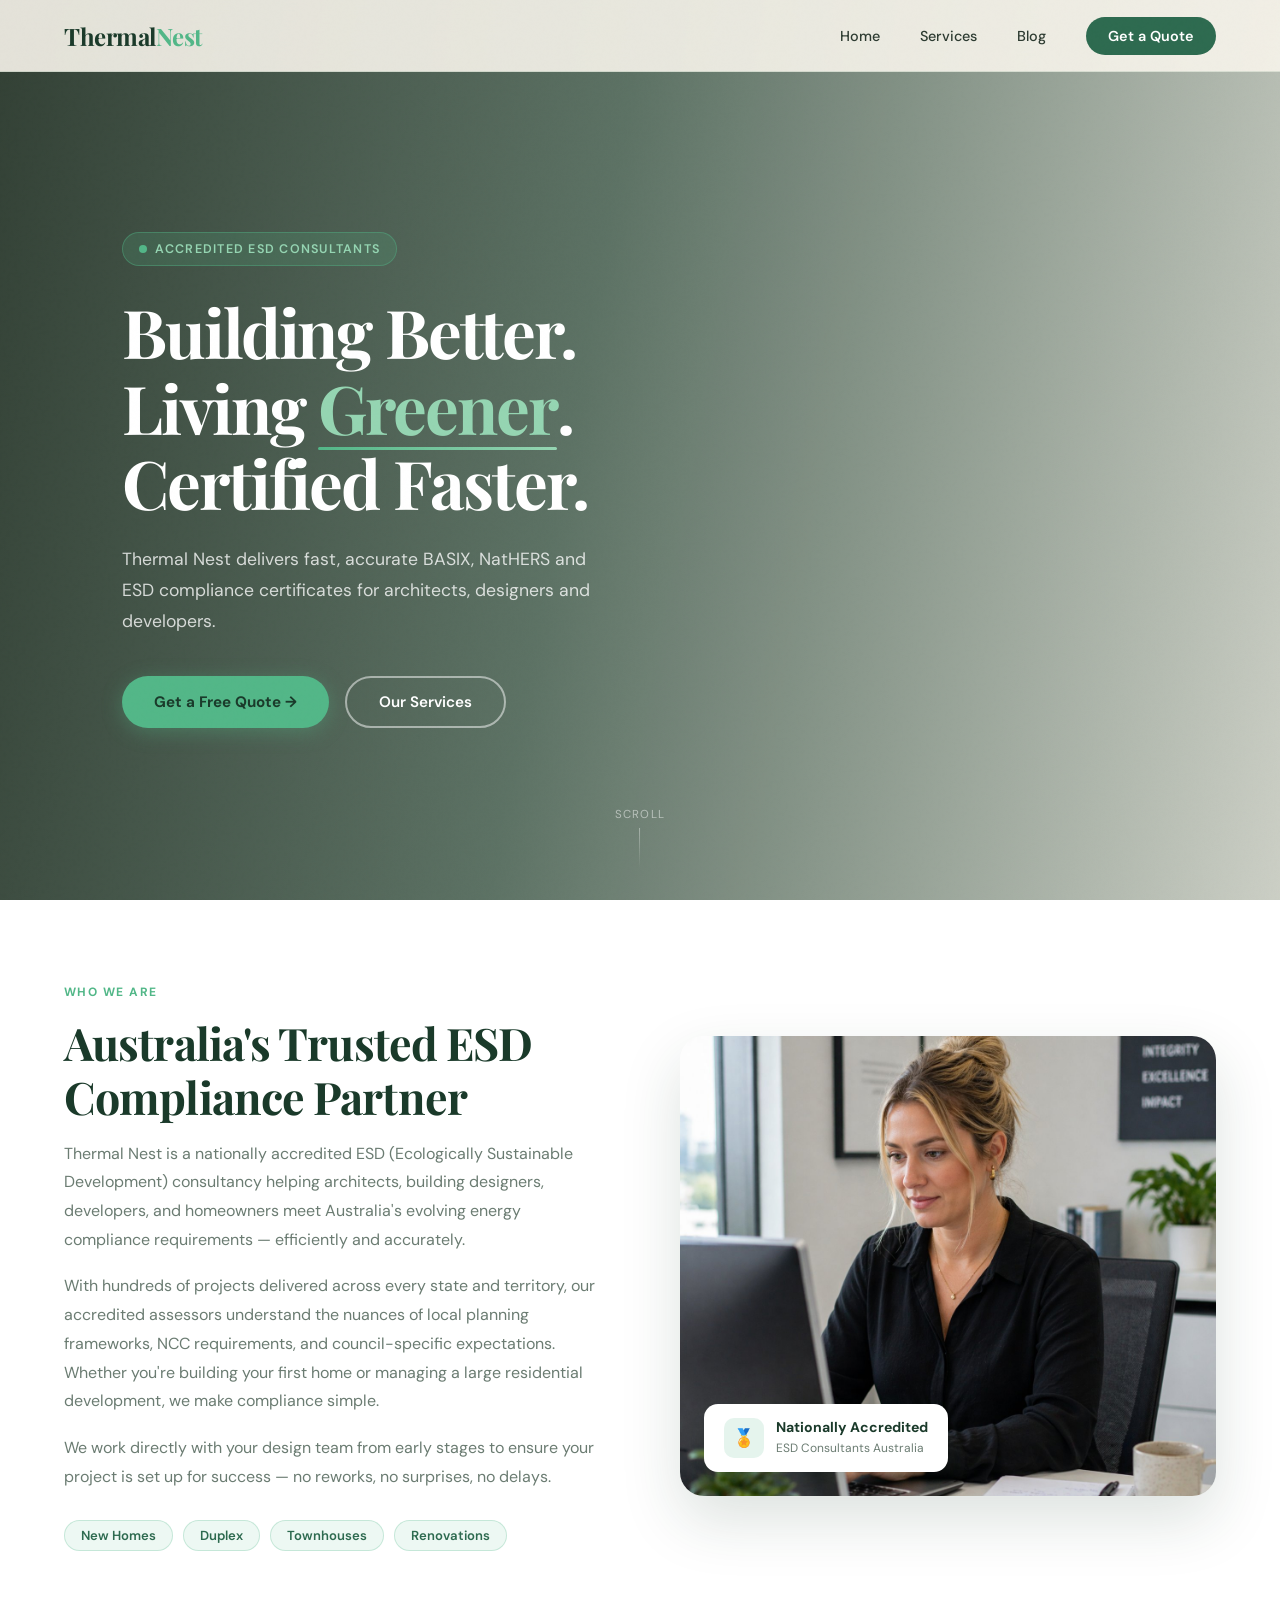
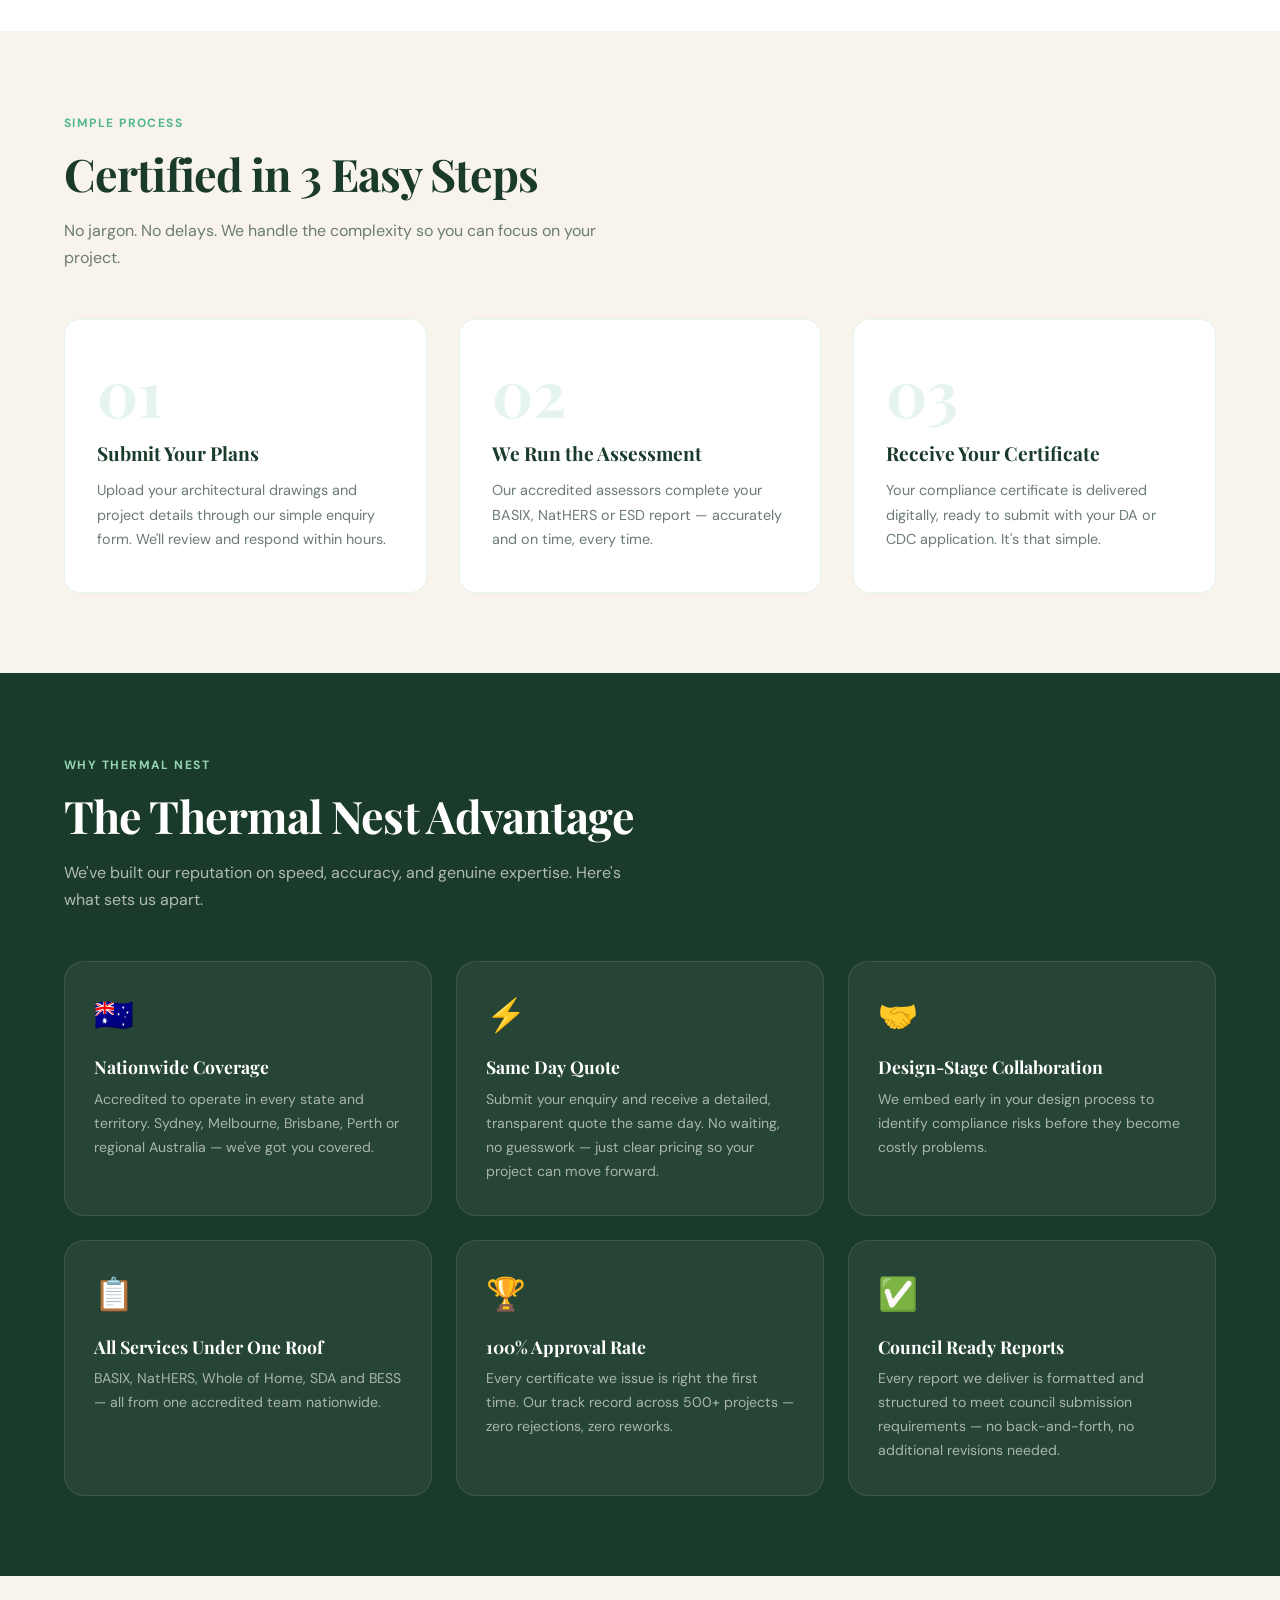
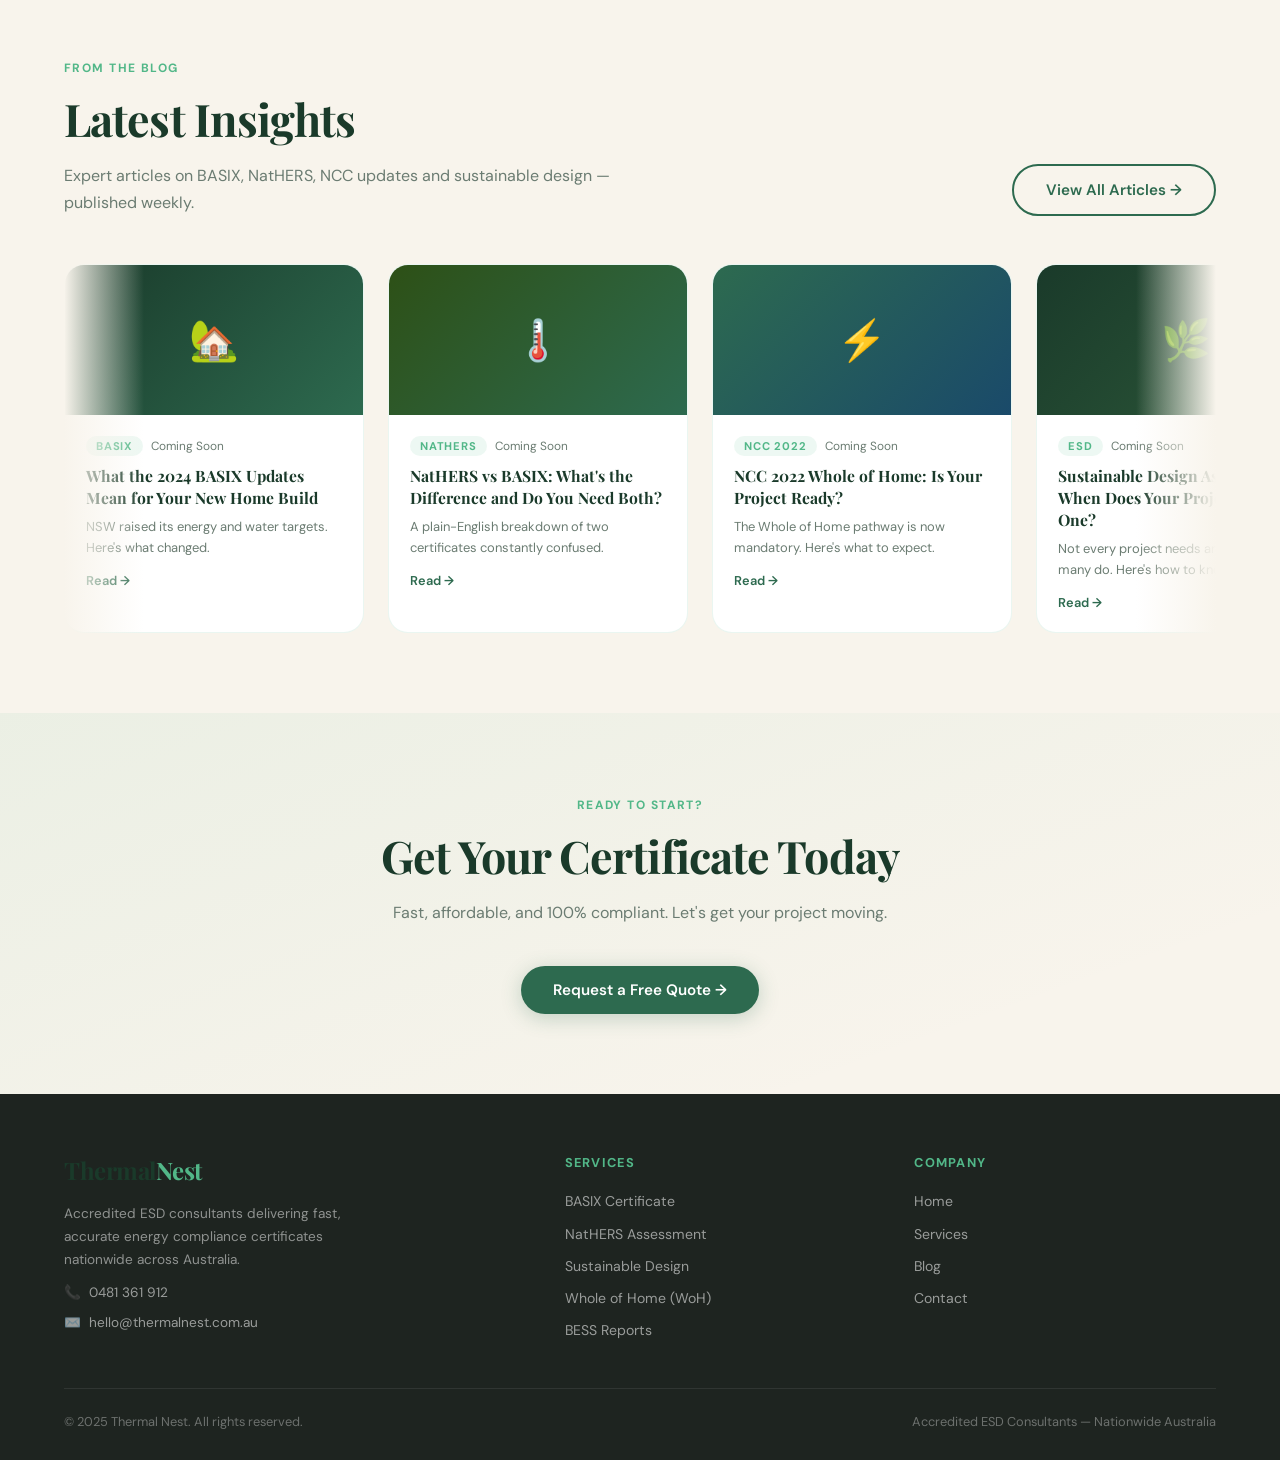
==== commit c33f59d7: "Update index.html Contact Number Updated" ====
--- a/index.html
+++ b/index.html
@@ -642,11 +642,11 @@
         </div>
         <div class="contact-item">
           <div class="contact-item-icon">📞</div>
-          <div class="contact-item-text"><strong>Mobile</strong><span>+61 XXX XXX XXX</span></div>
+          <div class="contact-item-text"><strong>Mobile</strong><span>0481 361 912</span></div>
         </div>
         <div class="contact-item">
           <div class="contact-item-icon">📍</div>
-          <div class="contact-item-text"><strong>Address</strong><span>Sydney, NSW, Australia</span></div>
+          <div class="contact-item-text"><strong>Address</strong><span>7 Maitland Place Norwest NSW 2153</span></div>
         </div>
         <div class="contact-item">
           <div class="contact-item-icon">⏱️</div>
@@ -715,7 +715,7 @@
     <div class="footer-brand">
       <a href="#" class="nav-logo" onclick="showPage('home')">Thermal<span style="color:var(--sage)">Nest</span></a>
       <p>Accredited ESD consultants delivering fast, accurate energy compliance certificates nationwide across Australia.</p>
-      <a href="tel:+61XXXXXXXXXX" class="footer-contact-line">📞 &nbsp;+61 XXX XXX XXX</a>
+      <a href="tel:+61XXXXXXXXXX" class="footer-contact-line">📞 &nbsp;0481 361 912</a>
       <a href="mailto:hello@thermalnest.com.au" class="footer-contact-line">✉️ &nbsp;hello@thermalnest.com.au</a>
     </div>
     <div class="footer-col">
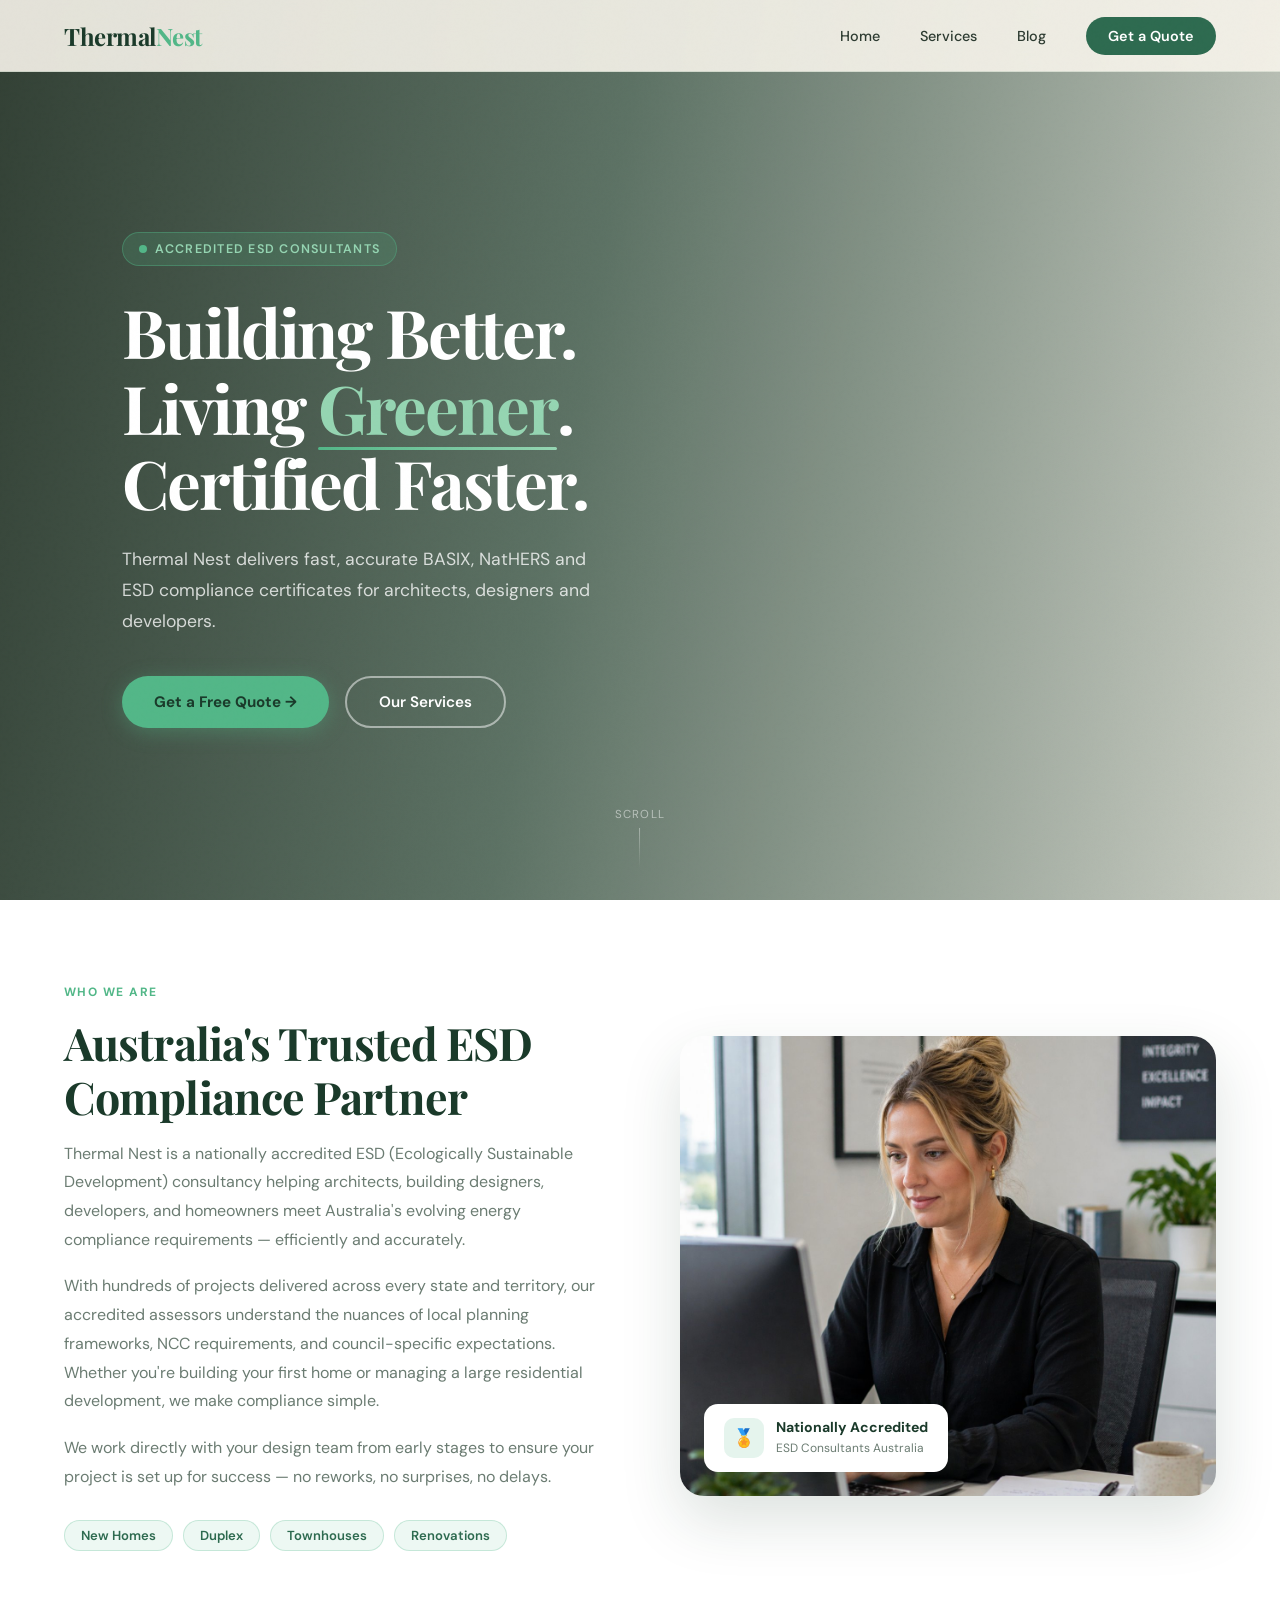
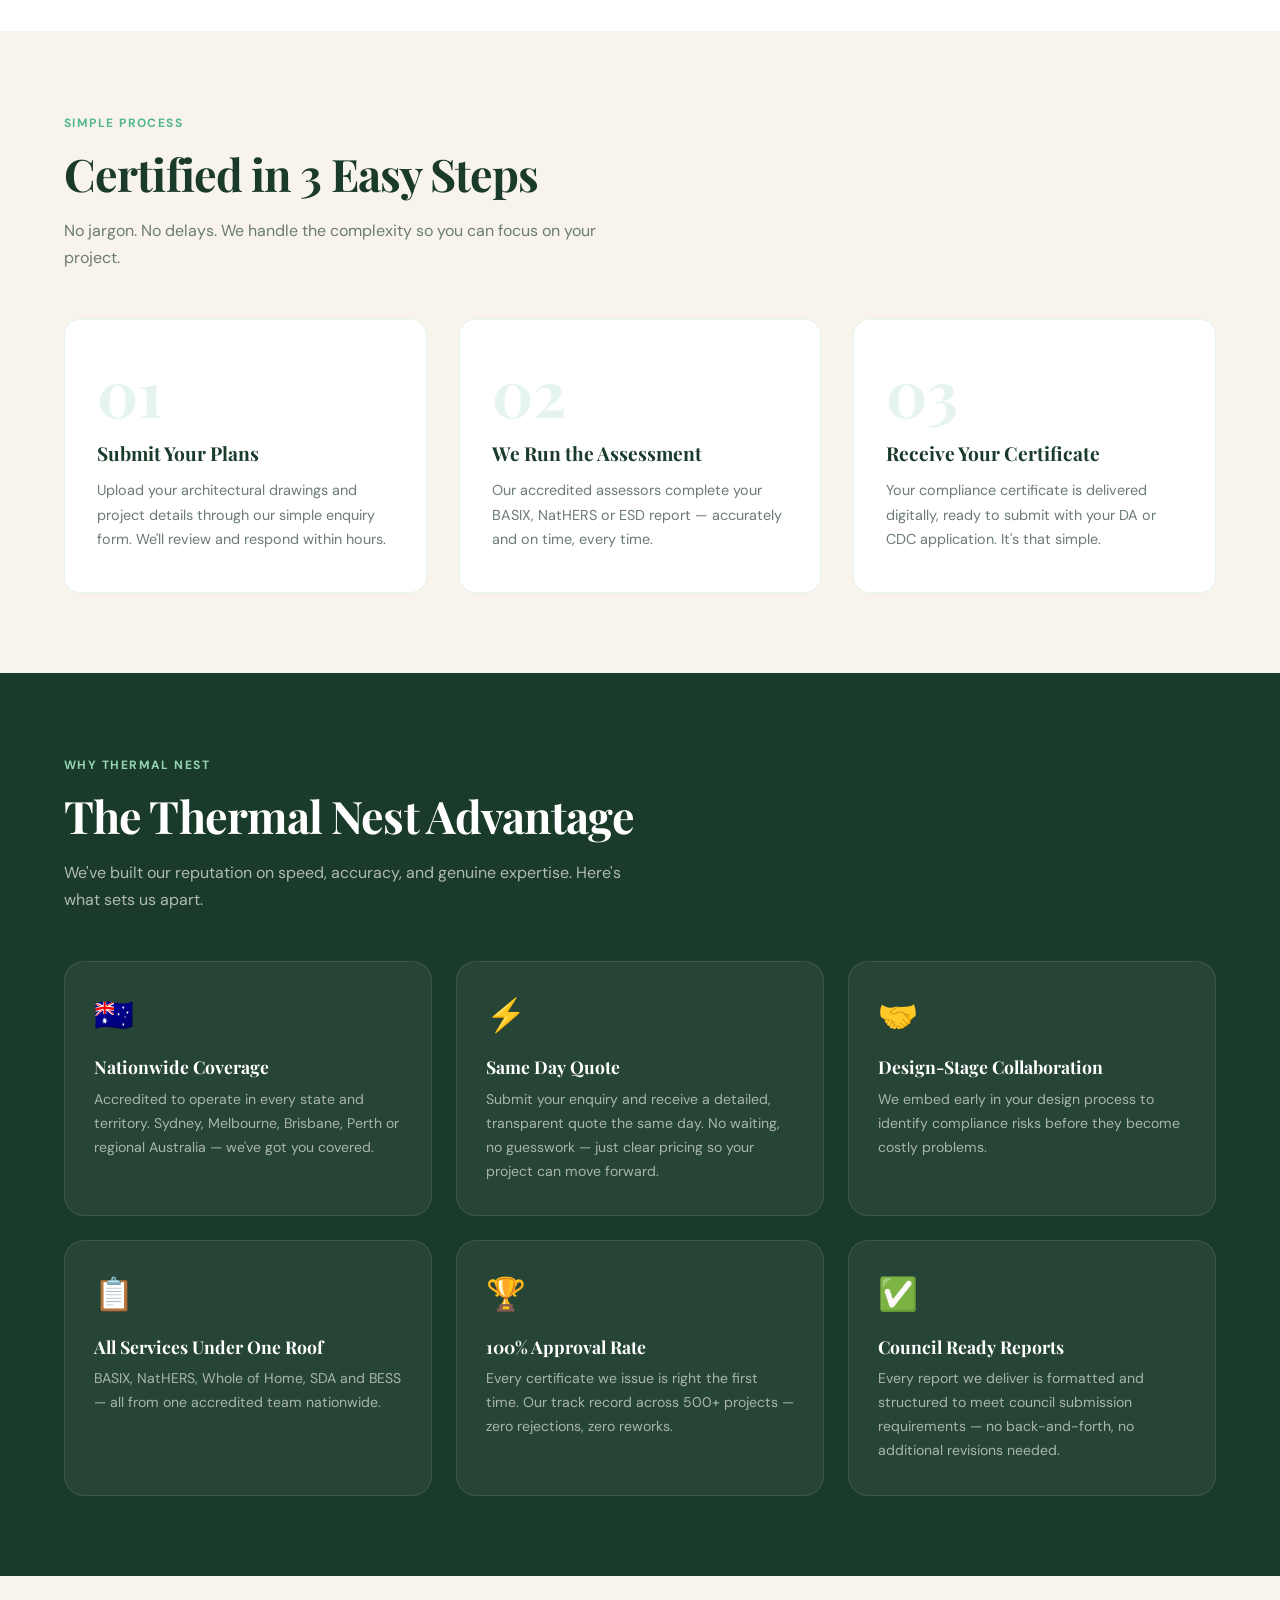
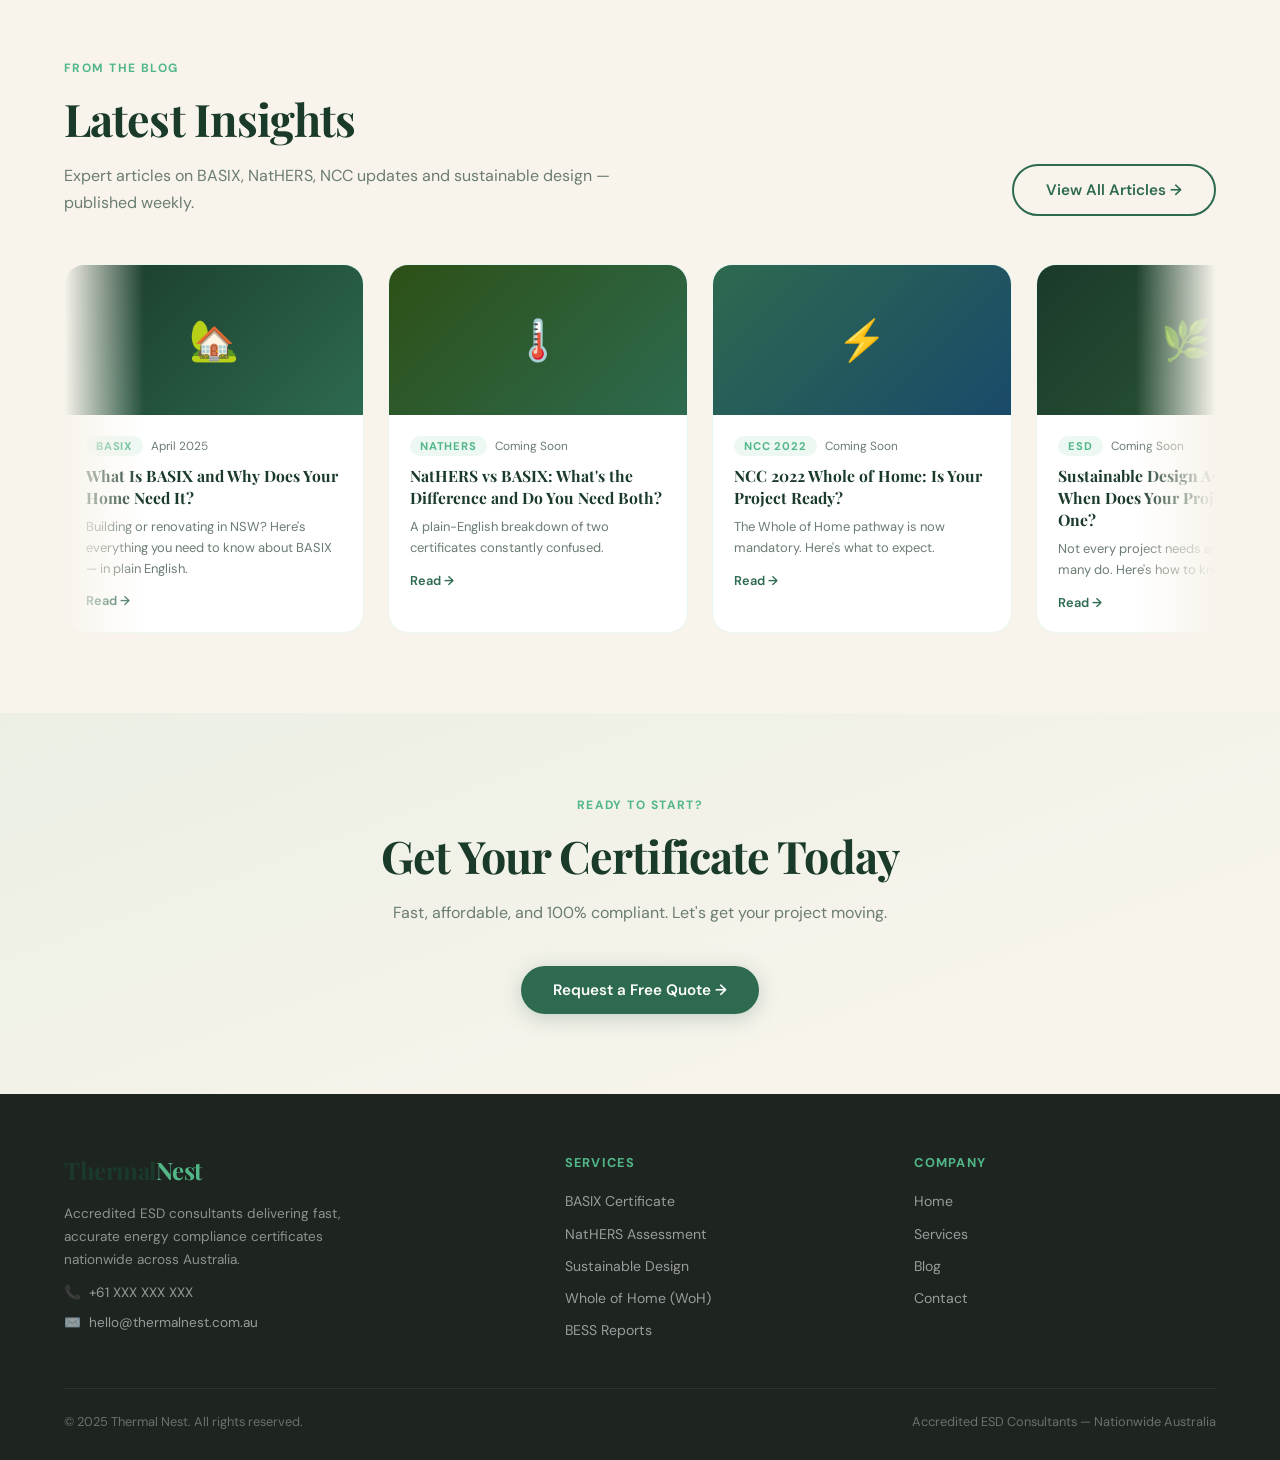
==== commit 9a7b1490: "Add files via upload" ====
--- a/index.html
+++ b/index.html
@@ -425,13 +425,13 @@
     <div class="carousel-track-wrap">
       <div class="carousel-track">
         <!-- Set 1 -->
-        <div class="carousel-card" onclick="showPage('blog')">
+        <div class="carousel-card" onclick="window.location.href='blog-01-what-is-basix.html'">
           <div class="carousel-thumb">🏡</div>
           <div class="carousel-body">
-            <div class="carousel-meta"><span class="carousel-cat">BASIX</span><span class="carousel-date">Coming Soon</span></div>
-            <h3>What the 2024 BASIX Updates Mean for Your New Home Build</h3>
-            <p>NSW raised its energy and water targets. Here's what changed.</p>
-            <a href="#" class="carousel-read" onclick="showPage('blog')">Read →</a>
+            <div class="carousel-meta"><span class="carousel-cat">BASIX</span><span class="carousel-date">April 2025</span></div>
+            <h3>What Is BASIX and Why Does Your Home Need It?</h3>
+            <p>Building or renovating in NSW? Here's everything you need to know about BASIX — in plain English.</p>
+            <a href="blog-01-what-is-basix.html" class="carousel-read">Read →</a>
           </div>
         </div>
         <div class="carousel-card" onclick="showPage('blog')">
@@ -471,13 +471,13 @@
           </div>
         </div>
         <!-- Set 2 (duplicate for seamless loop) -->
-        <div class="carousel-card" onclick="showPage('blog')">
+        <div class="carousel-card" onclick="window.location.href='blog-01-what-is-basix.html'">
           <div class="carousel-thumb">🏡</div>
           <div class="carousel-body">
-            <div class="carousel-meta"><span class="carousel-cat">BASIX</span><span class="carousel-date">Coming Soon</span></div>
-            <h3>What the 2024 BASIX Updates Mean for Your New Home Build</h3>
-            <p>NSW raised its energy and water targets. Here's what changed.</p>
-            <a href="#" class="carousel-read" onclick="showPage('blog')">Read →</a>
+            <div class="carousel-meta"><span class="carousel-cat">BASIX</span><span class="carousel-date">April 2025</span></div>
+            <h3>What Is BASIX and Why Does Your Home Need It?</h3>
+            <p>Building or renovating in NSW? Here's everything you need to know about BASIX — in plain English.</p>
+            <a href="blog-01-what-is-basix.html" class="carousel-read">Read →</a>
           </div>
         </div>
         <div class="carousel-card" onclick="showPage('blog')">
@@ -596,10 +596,10 @@
       <div class="blog-card reveal">
         <div class="blog-thumb">🏡</div>
         <div class="blog-body">
-          <div class="blog-meta"><span class="blog-cat">BASIX</span><span class="blog-date">Coming Soon</span></div>
-          <h3>What the 2024 BASIX Updates Mean for Your New Home Build</h3>
-          <p>NSW raised its energy and water targets under BASIX. Here's what changed, what it means for your DA, and how to plan ahead.</p>
-          <a href="#" class="blog-read">Read Article →</a>
+          <div class="blog-meta"><span class="blog-cat">BASIX</span><span class="blog-date">April 2025</span></div>
+          <h3>What Is BASIX and Why Does Your Home Need It?</h3>
+          <p>Building or renovating in NSW? Here's everything you need to know about BASIX — in plain English, with no jargon.</p>
+          <a href="blog-01-what-is-basix.html" class="blog-read">Read Article →</a>
         </div>
       </div>
       <div class="blog-card reveal" style="transition-delay:0.1s">
@@ -642,11 +642,11 @@
         </div>
         <div class="contact-item">
           <div class="contact-item-icon">📞</div>
-          <div class="contact-item-text"><strong>Mobile</strong><span>0481 361 912</span></div>
+          <div class="contact-item-text"><strong>Mobile</strong><span>+61 XXX XXX XXX</span></div>
         </div>
         <div class="contact-item">
           <div class="contact-item-icon">📍</div>
-          <div class="contact-item-text"><strong>Address</strong><span>7 Maitland Place Norwest NSW 2153</span></div>
+          <div class="contact-item-text"><strong>Address</strong><span>Sydney, NSW, Australia</span></div>
         </div>
         <div class="contact-item">
           <div class="contact-item-icon">⏱️</div>
@@ -715,7 +715,7 @@
     <div class="footer-brand">
       <a href="#" class="nav-logo" onclick="showPage('home')">Thermal<span style="color:var(--sage)">Nest</span></a>
       <p>Accredited ESD consultants delivering fast, accurate energy compliance certificates nationwide across Australia.</p>
-      <a href="tel:+61XXXXXXXXXX" class="footer-contact-line">📞 &nbsp;0481 361 912</a>
+      <a href="tel:+61XXXXXXXXXX" class="footer-contact-line">📞 &nbsp;+61 XXX XXX XXX</a>
       <a href="mailto:hello@thermalnest.com.au" class="footer-contact-line">✉️ &nbsp;hello@thermalnest.com.au</a>
     </div>
     <div class="footer-col">
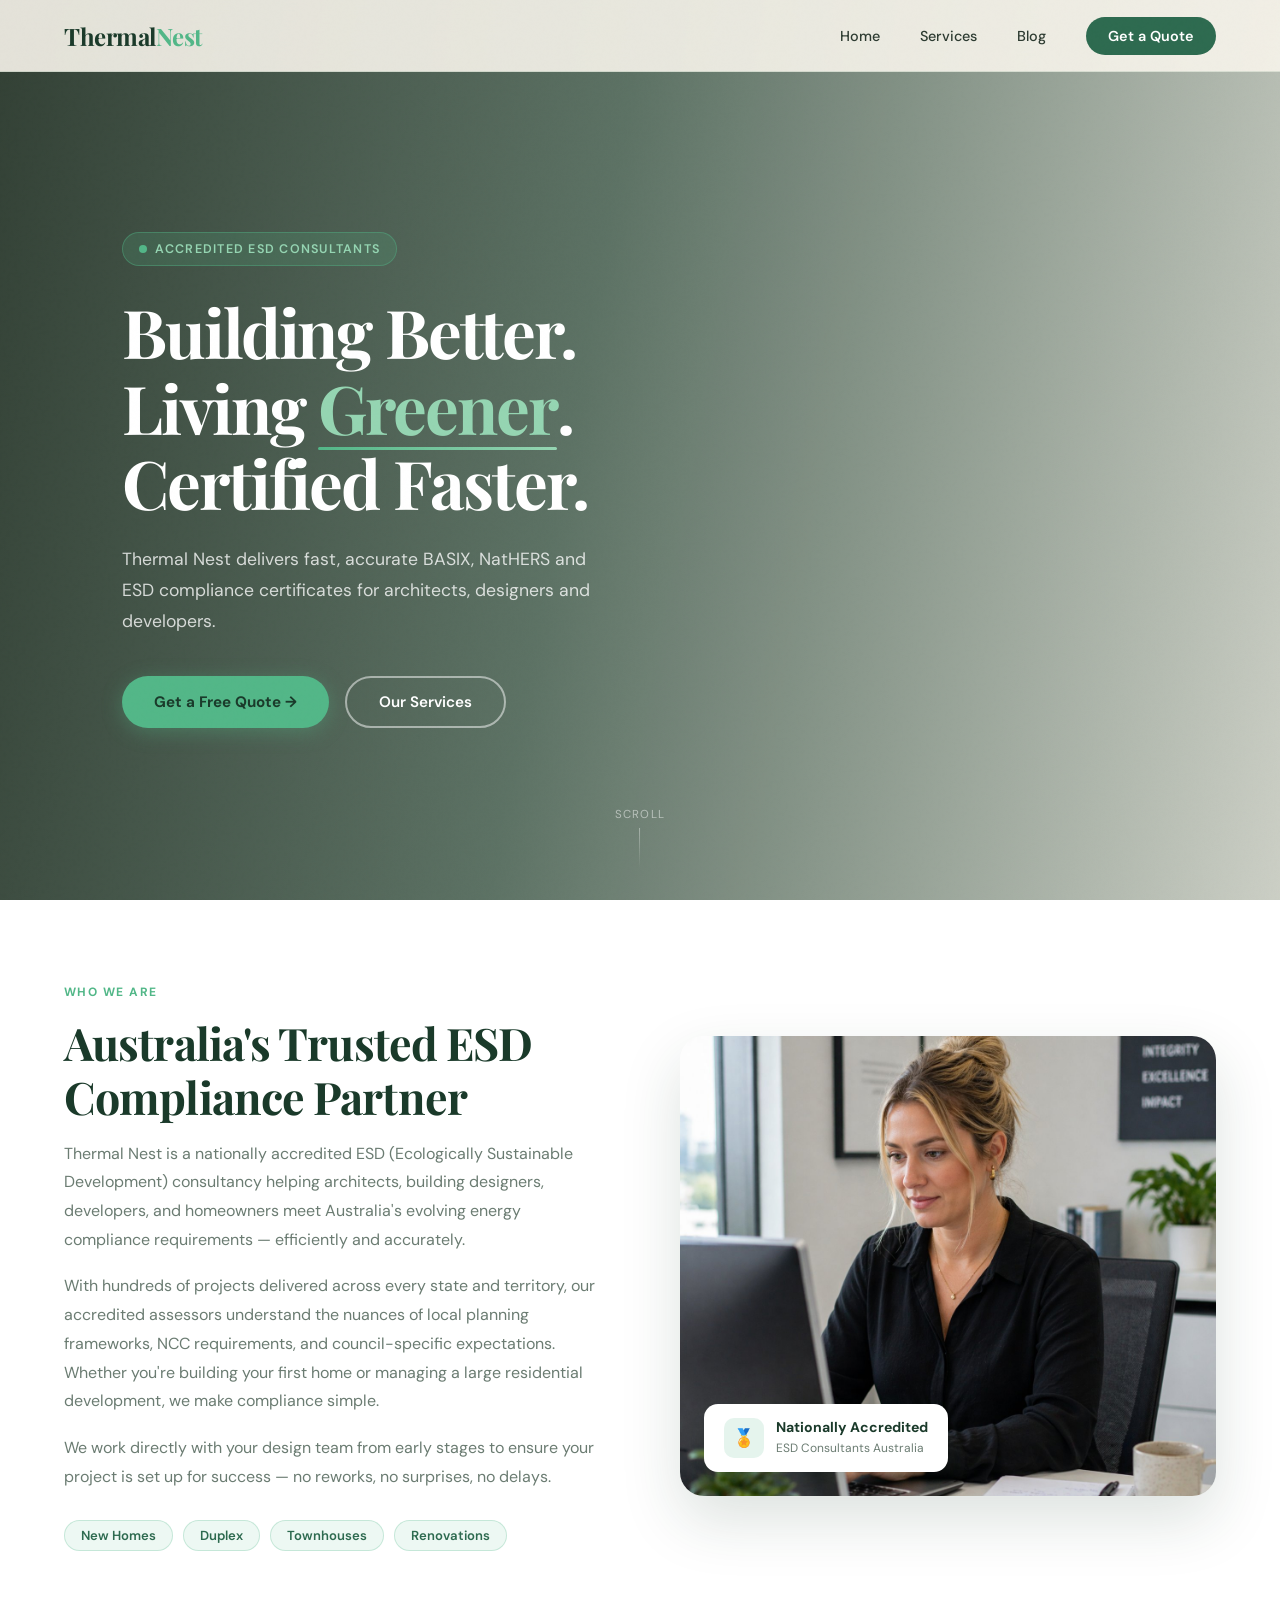
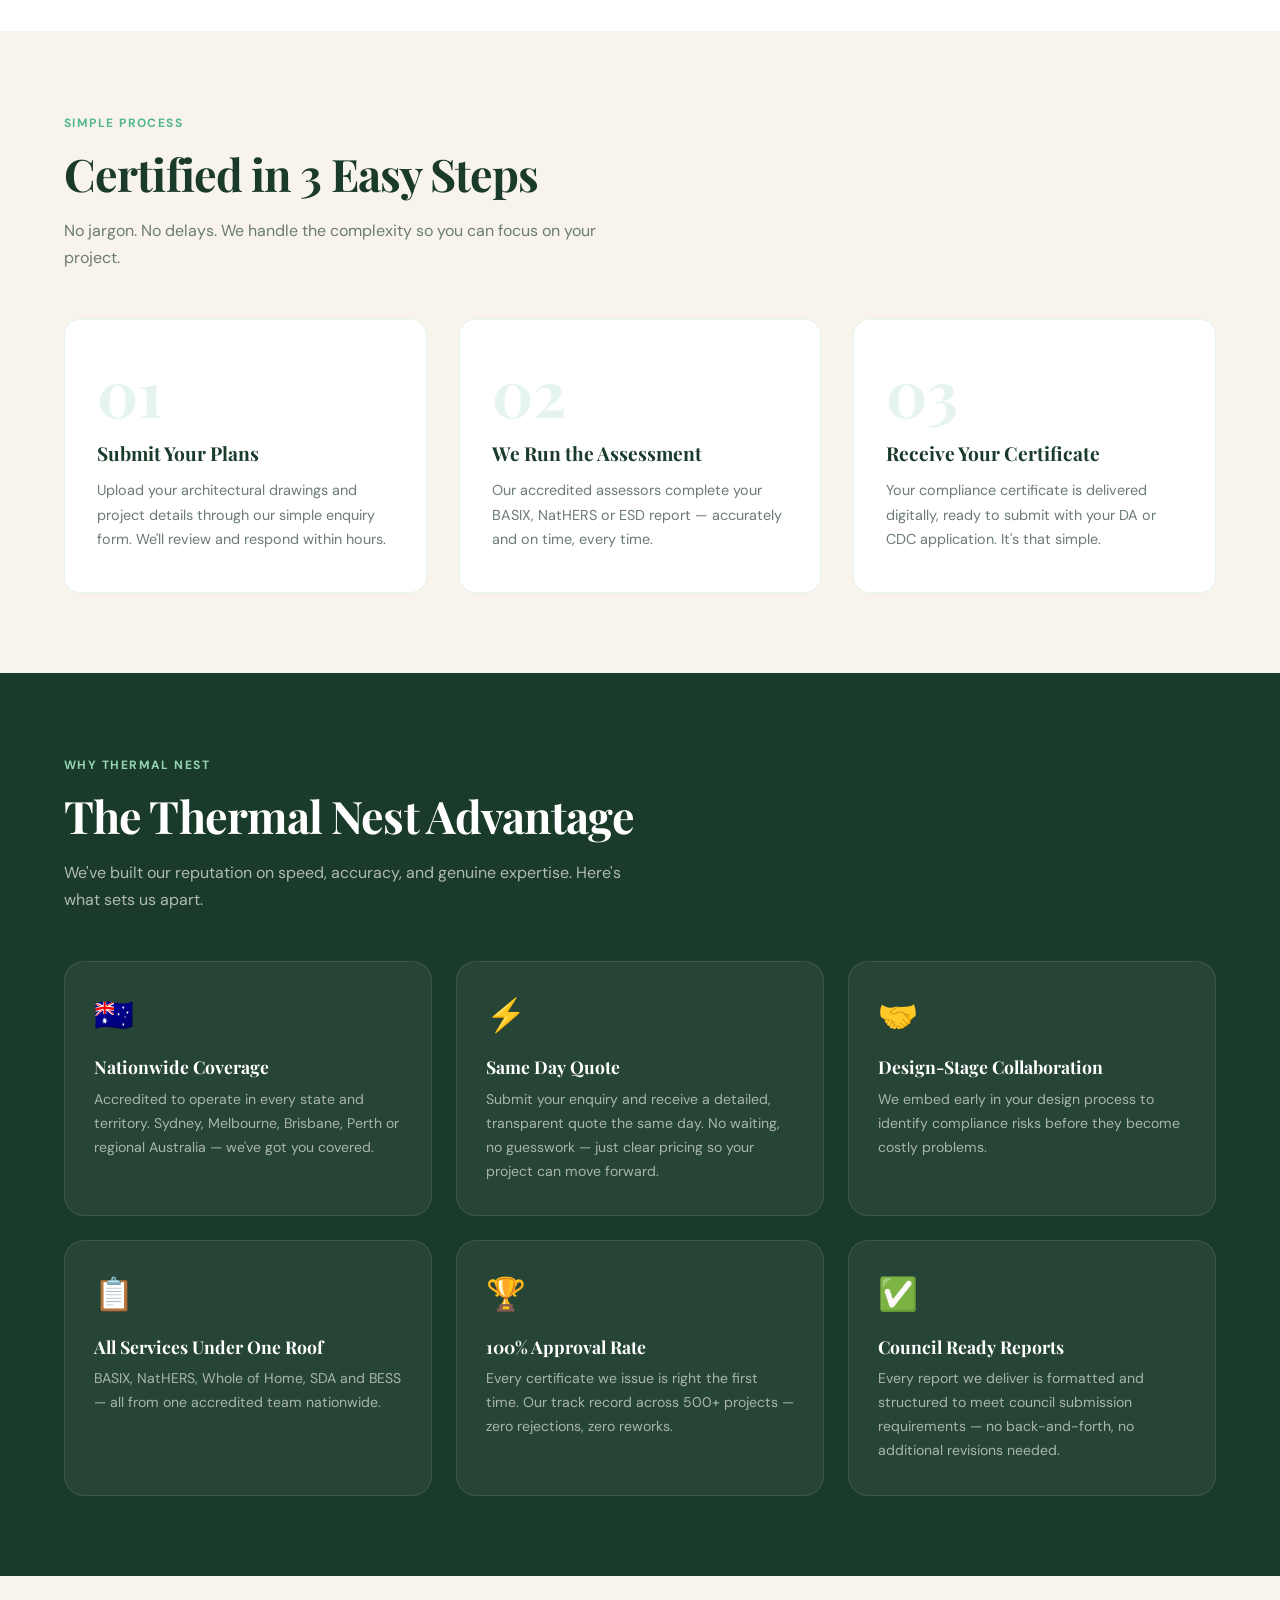
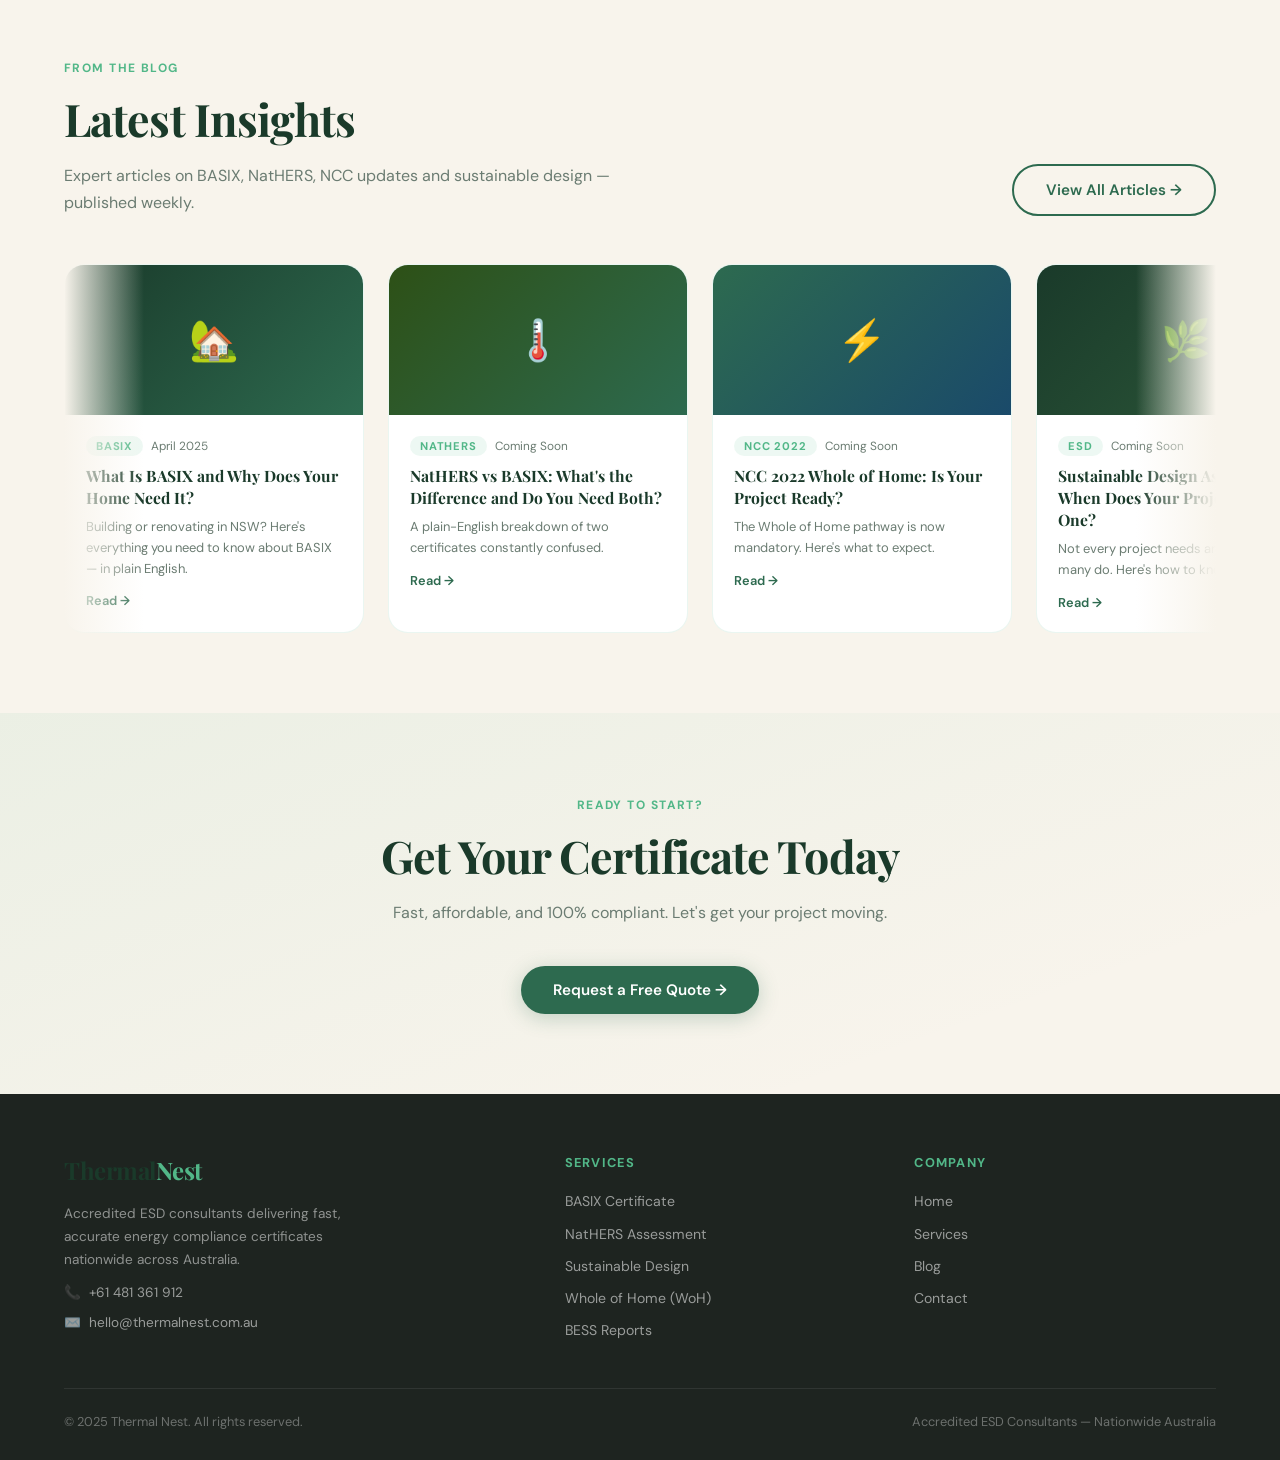
==== commit 7415c68e: "Update index.html Contact Details Updated" ====
--- a/index.html
+++ b/index.html
@@ -642,7 +642,7 @@
         </div>
         <div class="contact-item">
           <div class="contact-item-icon">📞</div>
-          <div class="contact-item-text"><strong>Mobile</strong><span>+61 XXX XXX XXX</span></div>
+          <div class="contact-item-text"><strong>Mobile</strong><span>+61 481 361 912</span></div>
         </div>
         <div class="contact-item">
           <div class="contact-item-icon">📍</div>
@@ -715,7 +715,7 @@
     <div class="footer-brand">
       <a href="#" class="nav-logo" onclick="showPage('home')">Thermal<span style="color:var(--sage)">Nest</span></a>
       <p>Accredited ESD consultants delivering fast, accurate energy compliance certificates nationwide across Australia.</p>
-      <a href="tel:+61XXXXXXXXXX" class="footer-contact-line">📞 &nbsp;+61 XXX XXX XXX</a>
+      <a href="tel:+61481 361 912" class="footer-contact-line">📞 &nbsp;+61 481 361 912</a>
       <a href="mailto:hello@thermalnest.com.au" class="footer-contact-line">✉️ &nbsp;hello@thermalnest.com.au</a>
     </div>
     <div class="footer-col">
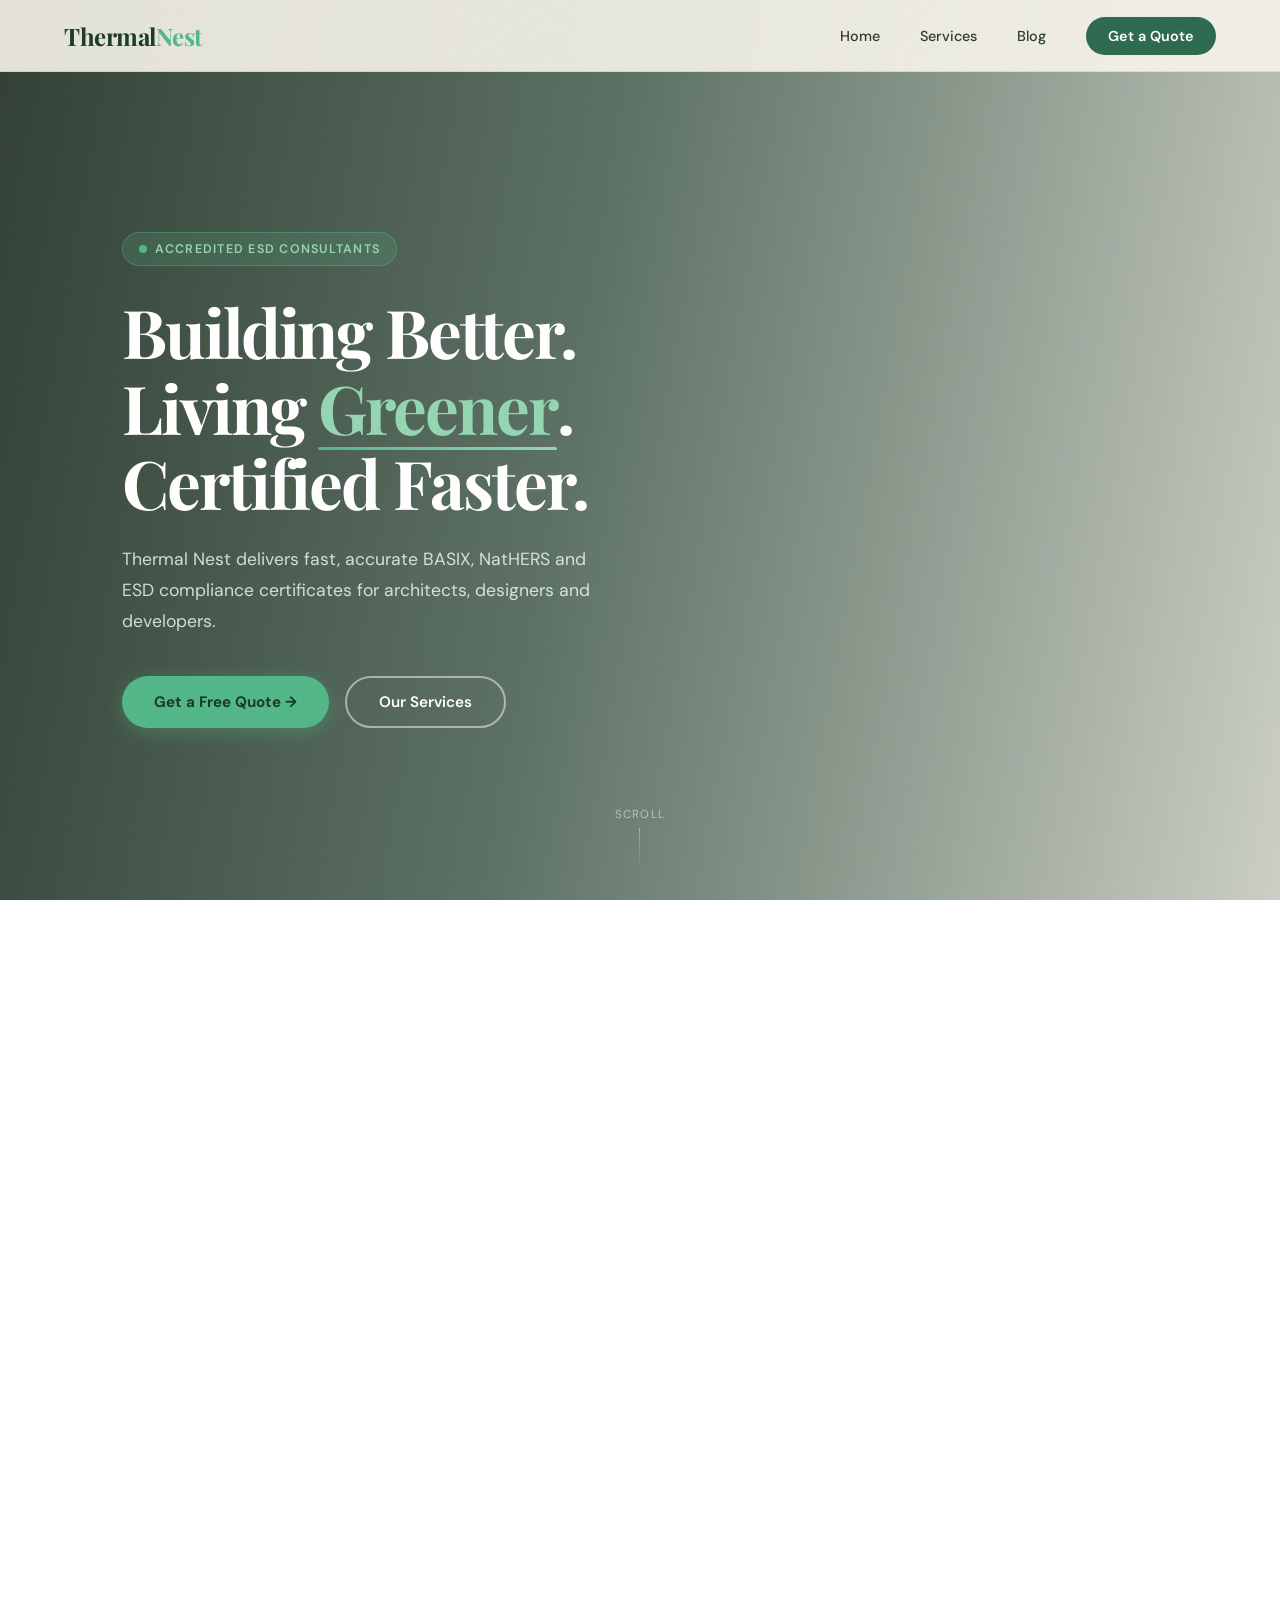
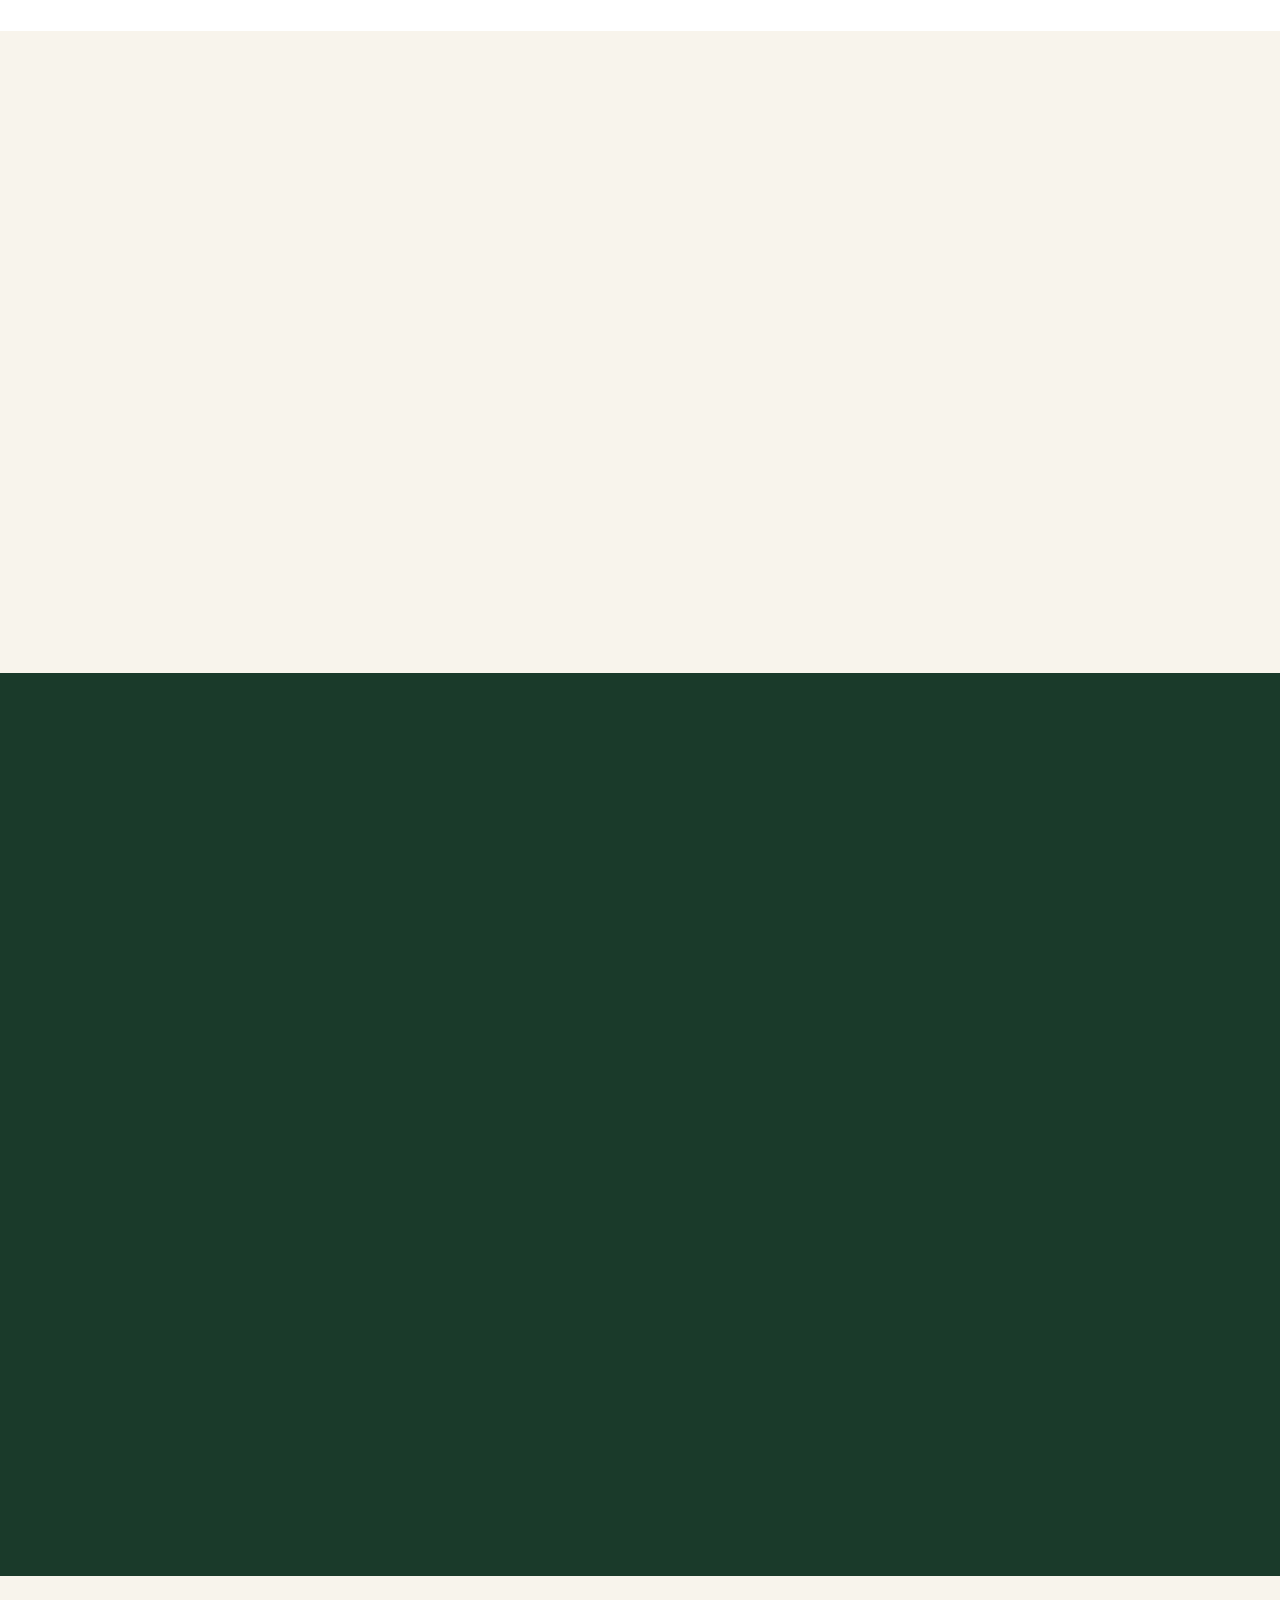
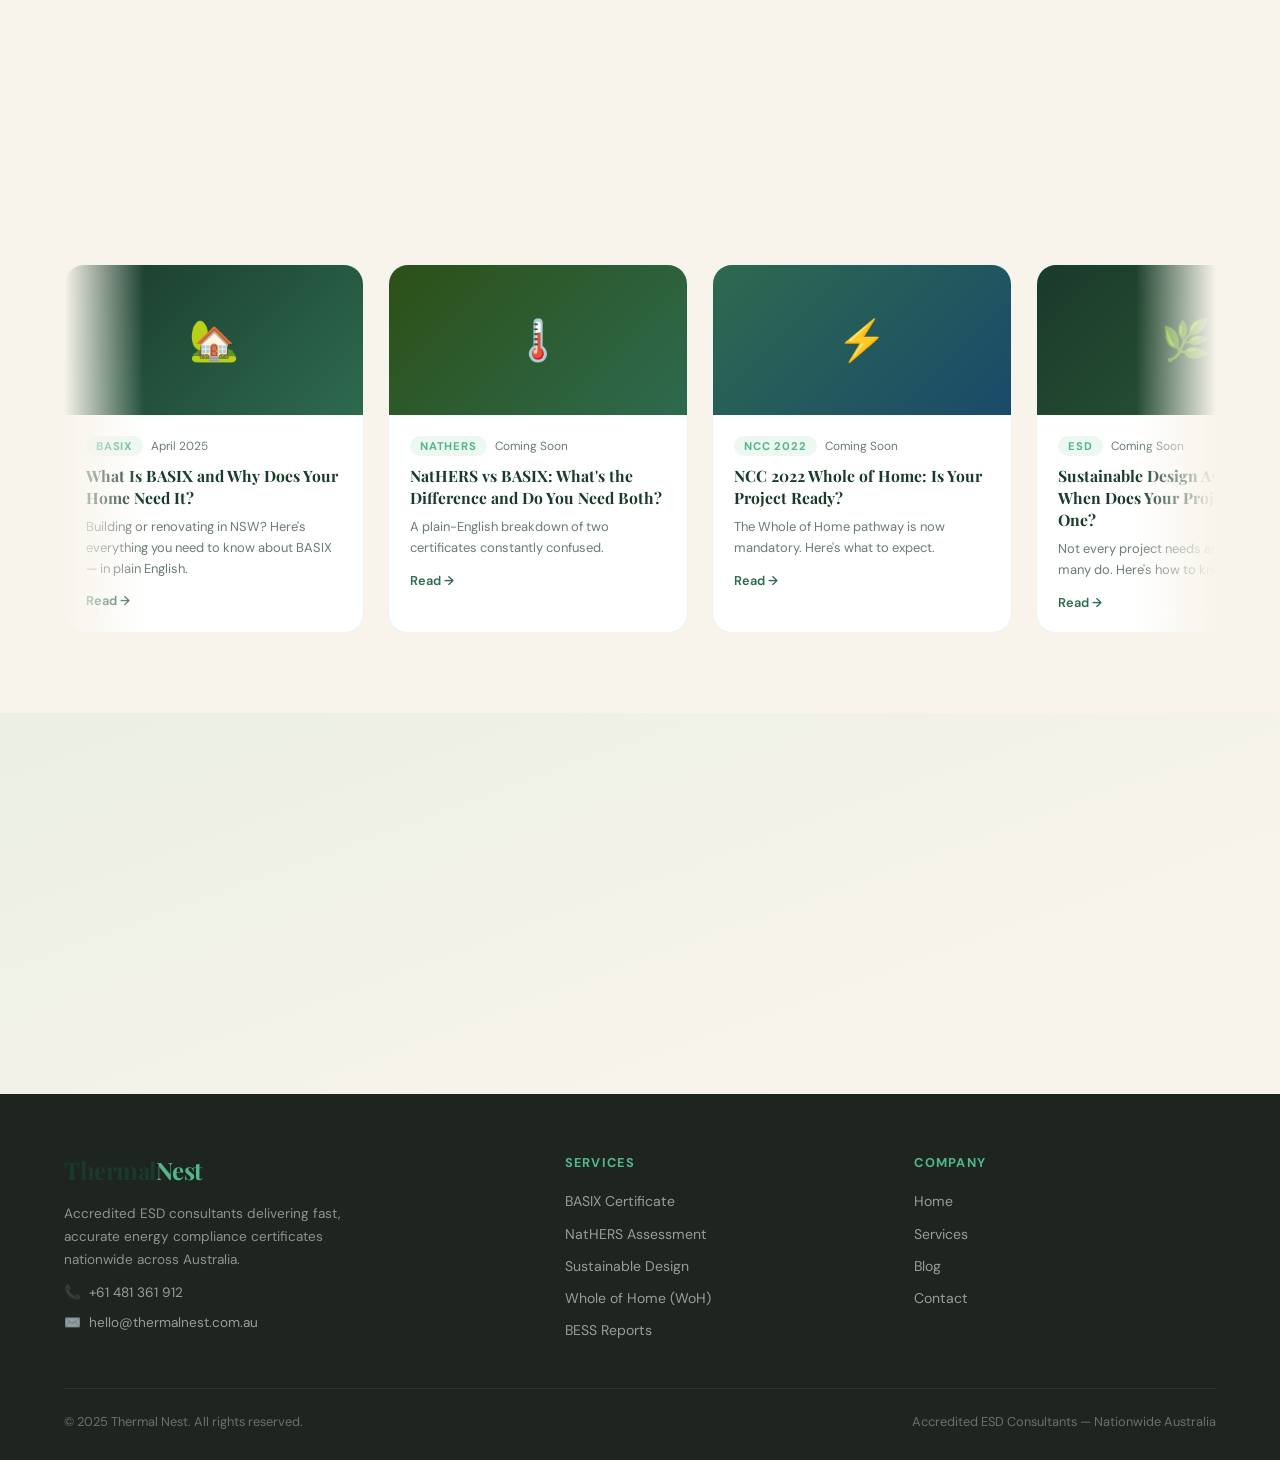
==== commit ab7fc32d: "seo: fix meta tags, add schema markup, robots.txt and sitemap.xml - Trim homepage title to 51 chars," ====
--- a/index.html
+++ b/index.html
@@ -3,13 +3,48 @@
 <head>
   <meta charset="UTF-8" />
   <meta name="viewport" content="width=device-width, initial-scale=1.0" />
-  <title>Thermal Nest | Building Better. Living Greener. Certified Faster.</title>
+  <title>Thermal Nest | Accredited ESD Consultants Australia</title>
   <meta name="description" content="Thermal Nest is an accredited ESD consultancy providing BASIX, NatHERS, Sustainable Design, Whole of Home and BESS assessments nationwide across Australia." />
   <meta name="keywords" content="ESD consultant Australia, BASIX certificate, NatHERS assessment, energy compliance, sustainable design, whole of home assessment, BESS report, nationwide" />
+  <link rel="canonical" href="https://thermalnest.com.au/" />
+
+  <!-- Open Graph -->
   <meta property="og:title" content="Thermal Nest | Accredited ESD Consultants Australia" />
   <meta property="og:description" content="Building Better. Living Greener. Certified Faster. Accredited ESD consultants delivering energy compliance certificates nationwide." />
+  <meta property="og:url" content="https://thermalnest.com.au/" />
   <meta property="og:type" content="website" />
-  <link rel="canonical" href="https://thermalnest.com.au/" />
+  <meta property="og:image" content="https://thermalnest.com.au/office-lady.png" />
+
+  <!-- Twitter Card -->
+  <meta name="twitter:card" content="summary_large_image" />
+  <meta name="twitter:title" content="Thermal Nest | Accredited ESD Consultants Australia" />
+  <meta name="twitter:description" content="Building Better. Living Greener. Certified Faster. Accredited ESD consultants delivering energy compliance certificates nationwide." />
+
+  <!-- Favicon -->
+  <link rel="icon" type="image/svg+xml" href="/favicon.svg" />
+
+  <!-- Schema: ProfessionalService -->
+  <script type="application/ld+json">
+  {
+    "@context": "https://schema.org",
+    "@type": "ProfessionalService",
+    "name": "Thermal Nest",
+    "description": "Accredited ESD consultancy providing BASIX, NatHERS, BESS, SDA and Whole of Home assessments across Australia.",
+    "url": "https://thermalnest.com.au",
+    "email": "hello@thermalnest.com.au",
+    "telephone": "+61481361912",
+    "areaServed": { "@type": "Country", "name": "Australia" },
+    "serviceType": [
+      "BASIX Certificate",
+      "NatHERS Assessment",
+      "Sustainable Design Assessment",
+      "Whole of Home Assessment",
+      "BESS Assessment"
+    ],
+    "slogan": "Building Better. Living Greener. Certified Faster."
+  }
+  </script>
+
   <link rel="preconnect" href="https://fonts.googleapis.com">
   <link rel="preconnect" href="https://fonts.gstatic.com" crossorigin>
   <link href="https://fonts.googleapis.com/css2?family=Playfair+Display:wght@400;600;700&family=DM+Sans:wght@300;400;500;600&display=swap" rel="stylesheet">
@@ -646,7 +681,7 @@
         </div>
         <div class="contact-item">
           <div class="contact-item-icon">📍</div>
-          <div class="contact-item-text"><strong>Address</strong><span>Sydney, NSW, Australia</span></div>
+          <div class="contact-item-text"><strong>Address</strong><span>3.16, 7 Maitland Place Norwest NSW 2153</span></div>
         </div>
         <div class="contact-item">
           <div class="contact-item-icon">⏱️</div>
@@ -656,54 +691,10 @@
     </div>
     <div class="contact-form">
       <h2>Request a Free Quote</h2>
-      <div id="inquiry-form">
-        <div class="form-row">
-          <div class="form-group"><label>First Name *</label><input type="text" id="fname" placeholder="John" required /></div>
-          <div class="form-group"><label>Last Name *</label><input type="text" id="lname" placeholder="Smith" required /></div>
-        </div>
-        <div class="form-group"><label>Email Address *</label><input type="email" id="email" placeholder="john@email.com" required /></div>
-        <div class="form-group"><label>Phone Number</label><input type="tel" id="phone" placeholder="04XX XXX XXX" /></div>
-        <div class="form-group">
-          <label>State / Territory *</label>
-          <select id="state">
-            <option value="">Select your state...</option>
-            <option>NSW</option><option>VIC</option><option>QLD</option><option>WA</option>
-            <option>SA</option><option>TAS</option><option>ACT</option><option>NT</option>
-          </select>
-        </div>
-        <div class="form-group">
-          <label>Service Required *</label>
-          <select id="service">
-            <option value="">Select a service...</option>
-            <option>BASIX Certificate</option>
-            <option>NatHERS Assessment</option>
-            <option>Sustainable Design Assessment</option>
-            <option>Whole of Home (WoH) Assessment</option>
-            <option>BESS Assessment & Report</option>
-            <option>Not Sure — Need Guidance</option>
-          </select>
-        </div>
-        <div class="form-group"><label>Project Details</label><textarea id="message" placeholder="Briefly describe your project — type of dwelling, location, stage of design, any urgent deadlines..."></textarea></div>
-        <div class="form-group">
-          <label>Upload Plans / Documents <span style="font-weight:400;color:var(--muted)">(optional, max 10MB)</span></label>
-          <div class="file-upload-area" id="fileUploadArea" onclick="document.getElementById('fileInput').click()">
-            <input type="file" id="fileInput" accept=".pdf,.dwg,.dxf,.jpg,.jpeg,.png,.doc,.docx,.zip" style="display:none" onchange="handleFileSelect(this)" />
-            <div class="file-upload-icon">📎</div>
-            <div class="file-upload-text">Click to upload or drag & drop</div>
-            <div class="file-upload-sub">PDF, DWG, DXF, JPG, PNG, DOC, ZIP — up to 10MB</div>
-          </div>
-          <div id="fileSelected" style="display:none; margin-top:8px; padding:10px 14px; background:rgba(82,183,136,0.08); border:1px solid rgba(82,183,136,0.25); border-radius:8px; font-size:0.85rem; color:var(--leaf); display:none; align-items:center; gap:8px;">
-            <span>📄</span><span id="fileName"></span>
-            <button onclick="clearFile()" style="margin-left:auto;background:none;border:none;cursor:pointer;color:var(--muted);font-size:1rem;">✕</button>
-          </div>
-          <div id="fileError" style="display:none; margin-top:6px; font-size:0.82rem; color:#c0392b;"></div>
-        </div>
-        <button class="form-submit" onclick="submitForm()">Send Enquiry →</button>
-      </div>
-      <div class="form-success" id="form-success">
-        <div class="check">✅</div>
-        <h3>Enquiry Received!</h3>
-        <p>Thank you — we'll review your project and get back to you within one business day.</p>
+      <!-- HubSpot Form -->
+      <div class="hs-form-wrap">
+        <script src="https://js-ap1.hsforms.net/forms/embed/443284844.js" defer></script>
+        <div class="hs-form-frame" data-region="ap1" data-form-id="3326bf91-875a-4a68-89e6-1a8149ab9c01" data-portal-id="443284844"></div>
       </div>
     </div>
   </div>
@@ -797,40 +788,4 @@
       area.addEventListener('dragleave', () => area.classList.remove('dragover'));
       area.addEventListener('drop', e => {
         e.preventDefault(); area.classList.remove('dragover');
-        const file = e.dataTransfer.files[0];
-        if (file) {
-          const dt = new DataTransfer(); dt.items.add(file);
-          const input = document.getElementById('fileInput');
-          input.files = dt.files;
-          handleFileSelect(input);
-        }
-      });
-    }
-    initReveal();
-  });
-
-  function submitForm() {
-    const fname = document.getElementById('fname').value.trim();
-    const email = document.getElementById('email').value.trim();
-    const service = document.getElementById('service').value;
-    if (!fname || !email || !service) { alert('Please fill in your name, email, and select a service.'); return; }
-    const formData = {
-      name: fname + ' ' + document.getElementById('lname').value,
-      email, phone: document.getElementById('phone').value,
-      state: document.getElementById('state').value,
-      service, message: document.getElementById('message').value,
-      _replyto: email,
-      _subject: 'New Enquiry – ' + service + ' | Thermal Nest'
-    };
-    fetch('https://formspree.io/f/YOUR_FORM_ID', {
-      method: 'POST',
-      headers: { 'Content-Type': 'application/json', 'Accept': 'application/json' },
-      body: JSON.stringify(formData)
-    }).finally(() => {
-      document.getElementById('inquiry-form').style.display = 'none';
-      document.getElementById('form-success').style.display = 'block';
-    });
-  }
-</script>
-</body>
-</html>
+        const file = e.dataTransfer.file
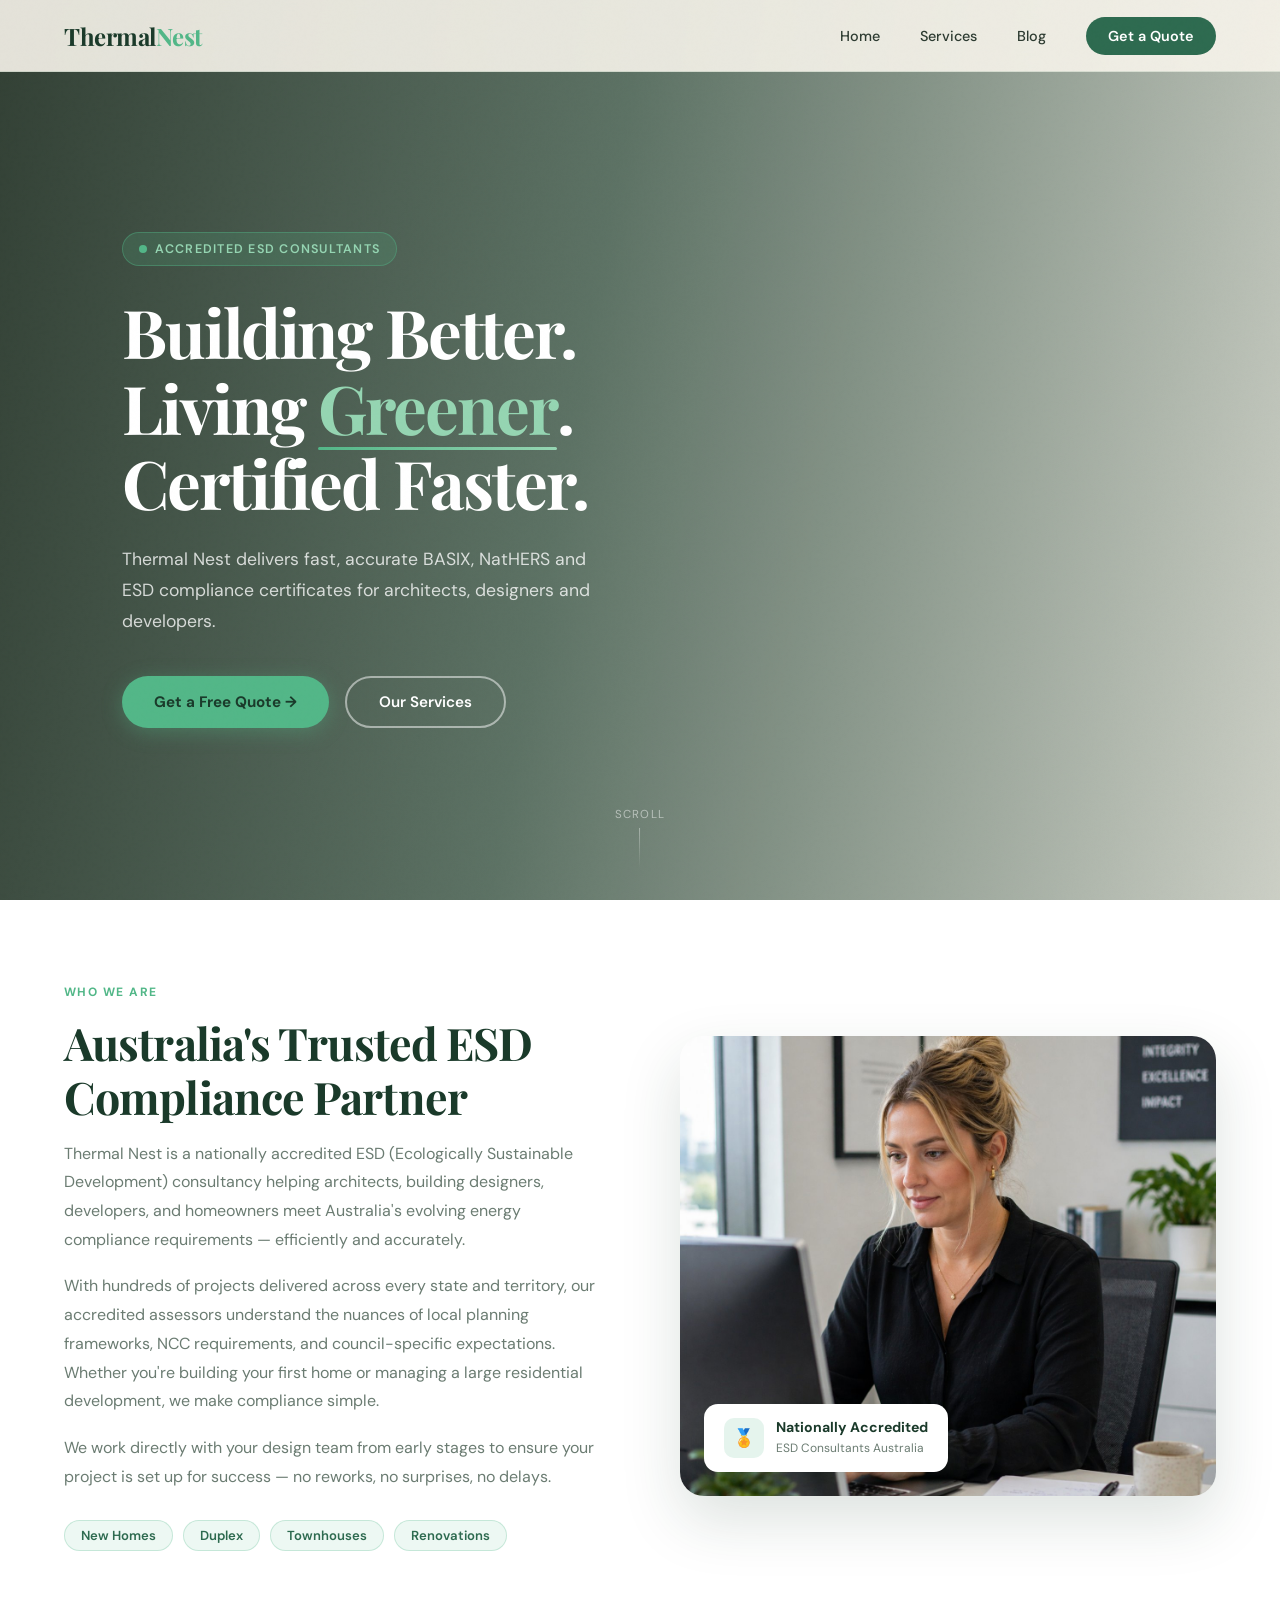
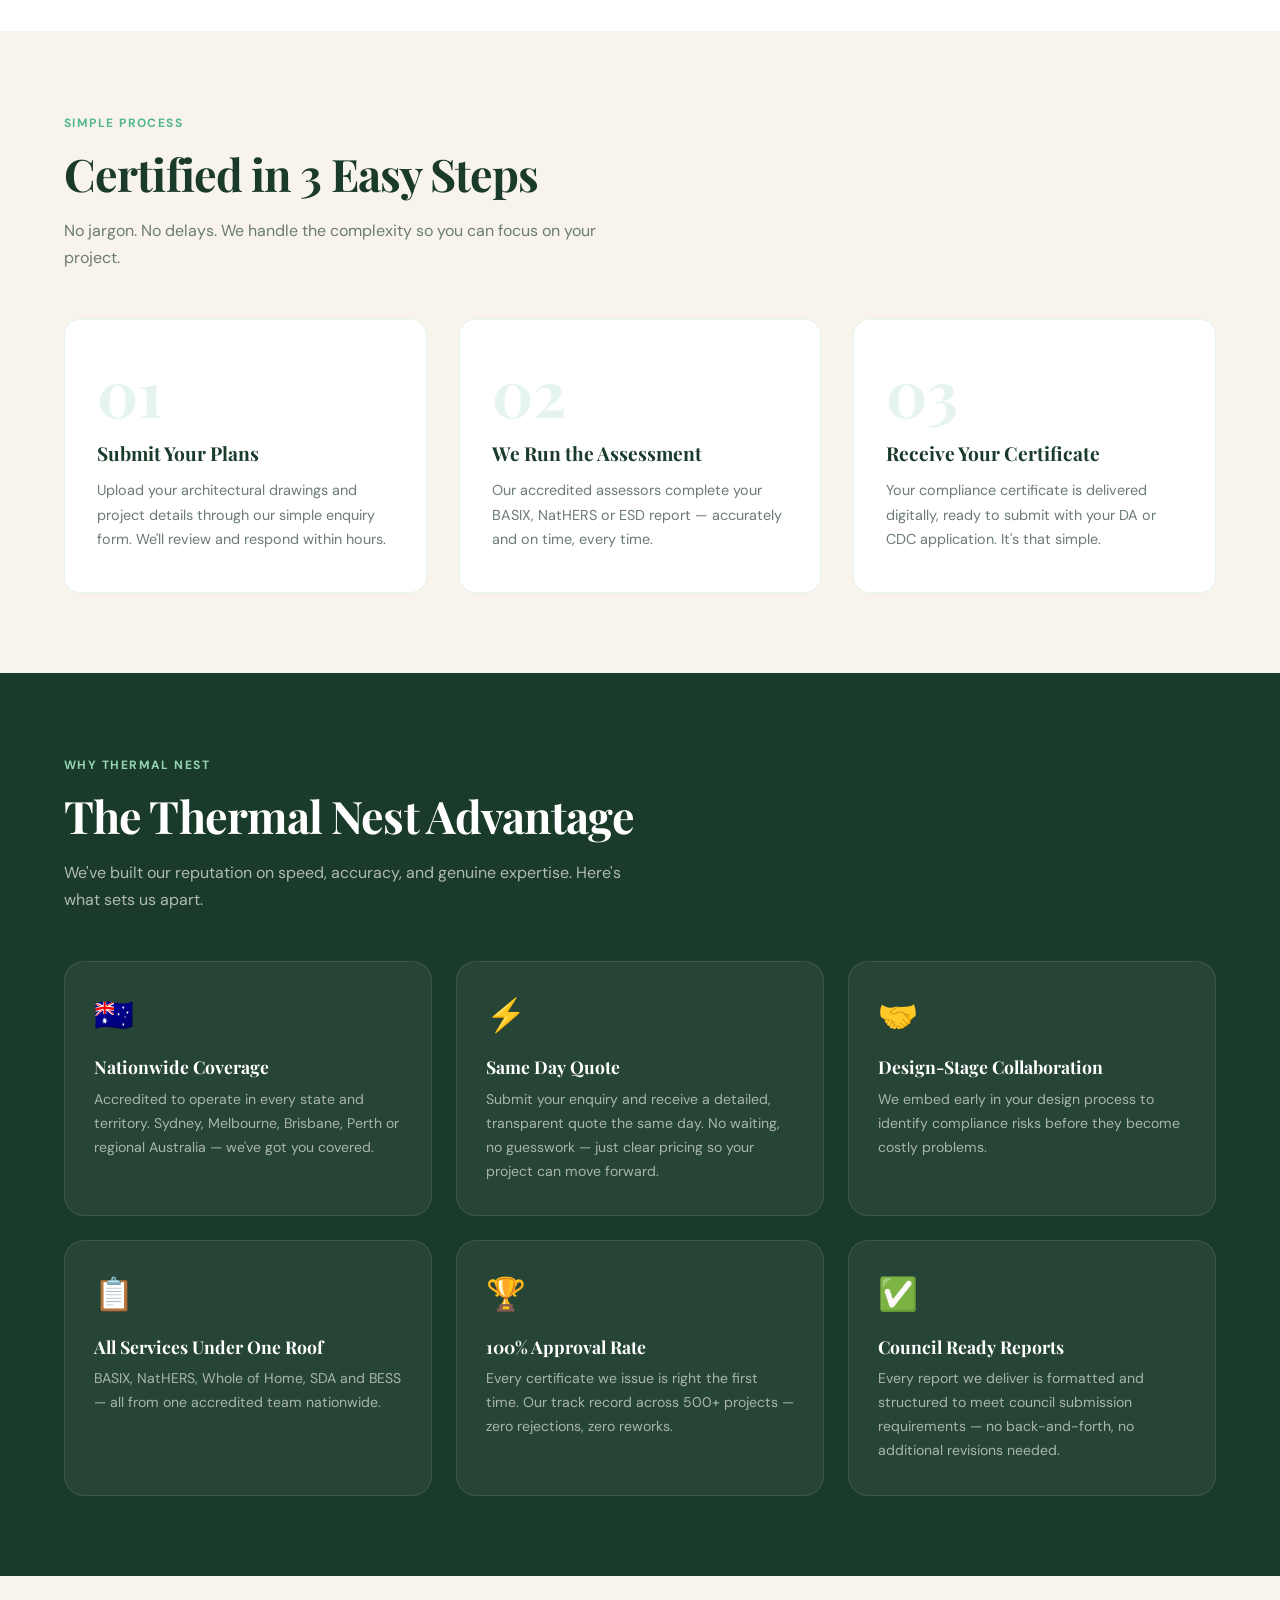
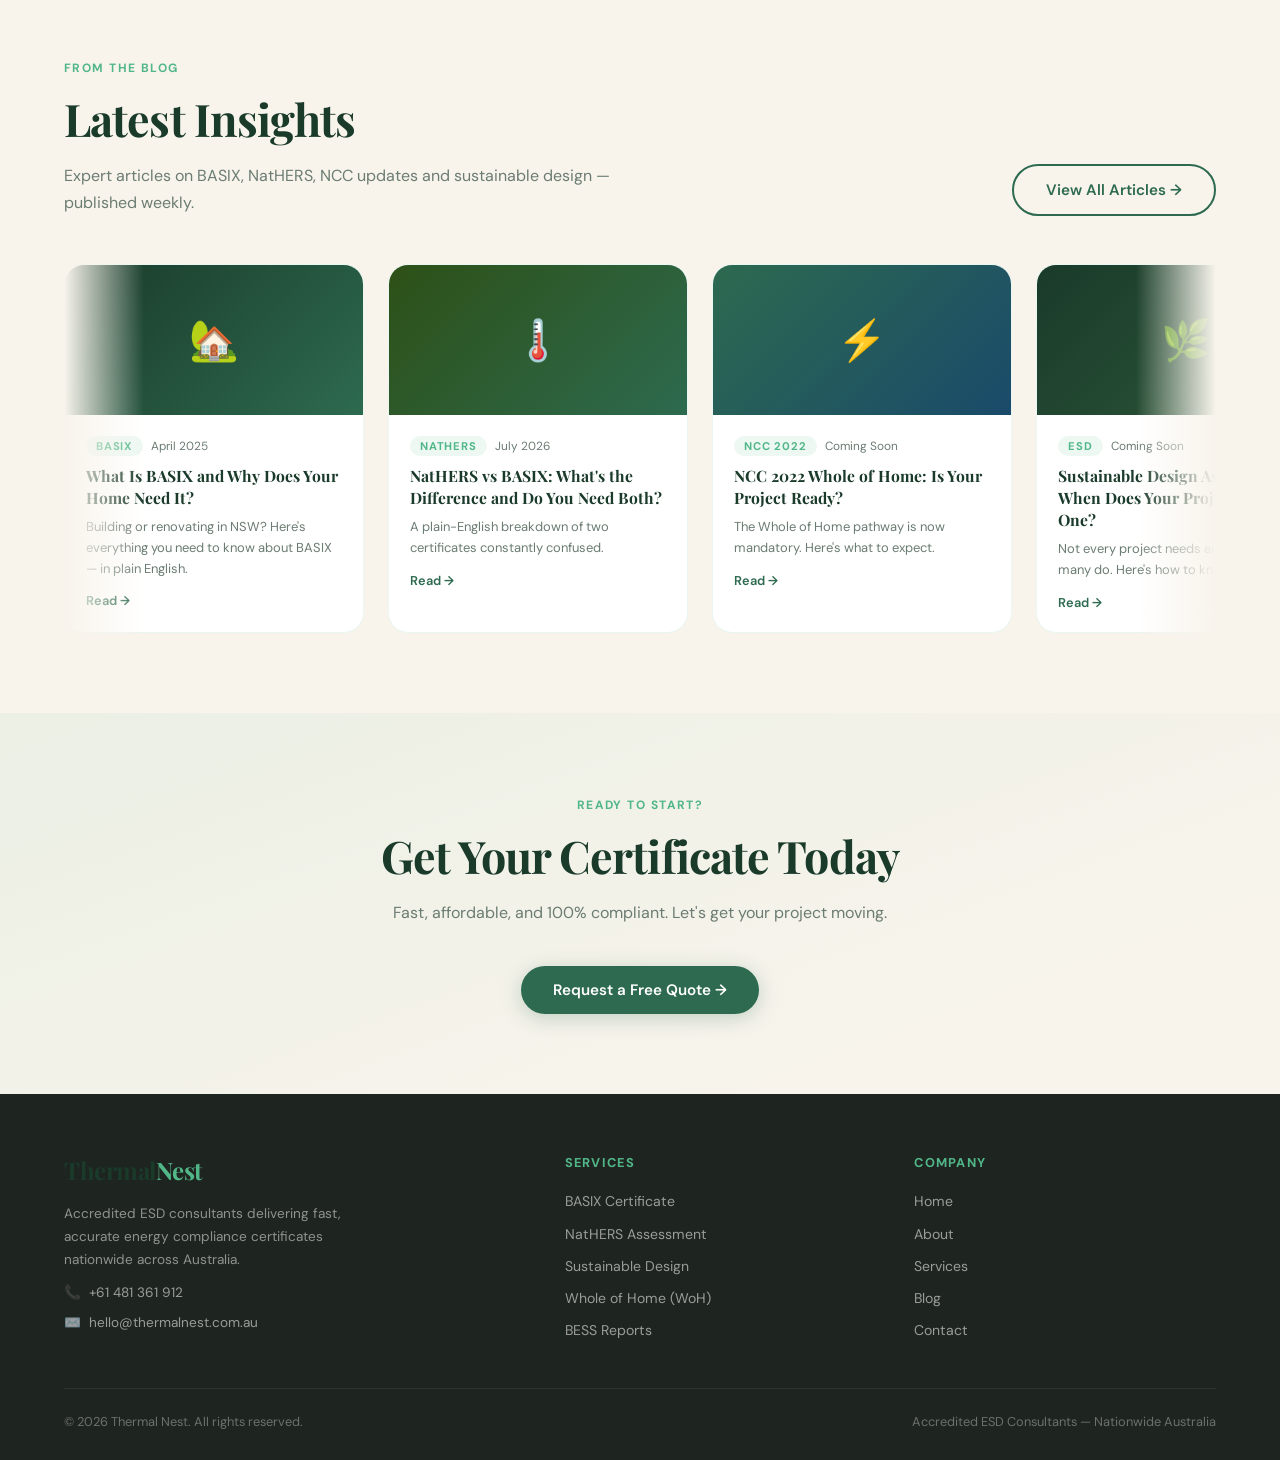
==== commit 64826e40: "content: publish 'NatHERS vs BASIX' blog post First post from the weekly blog automation. Adds blog/" ====
--- a/index.html
+++ b/index.html
@@ -5,12 +5,11 @@
   <meta name="viewport" content="width=device-width, initial-scale=1.0" />
   <title>Thermal Nest | Accredited ESD Consultants Australia</title>
   <meta name="description" content="Thermal Nest is an accredited ESD consultancy providing BASIX, NatHERS, Sustainable Design, Whole of Home and BESS assessments nationwide across Australia." />
-  <meta name="keywords" content="ESD consultant Australia, BASIX certificate, NatHERS assessment, energy compliance, sustainable design, whole of home assessment, BESS report, nationwide" />
   <link rel="canonical" href="https://thermalnest.com.au/" />
 
   <!-- Open Graph -->
   <meta property="og:title" content="Thermal Nest | Accredited ESD Consultants Australia" />
-  <meta property="og:description" content="Building Better. Living Greener. Certified Faster. Accredited ESD consultants delivering energy compliance certificates nationwide." />
+  <meta property="og:description" content="Thermal Nest is an accredited ESD consultancy providing BASIX, NatHERS, Sustainable Design, Whole of Home and BESS assessments nationwide across Australia." />
   <meta property="og:url" content="https://thermalnest.com.au/" />
   <meta property="og:type" content="website" />
   <meta property="og:image" content="https://thermalnest.com.au/office-lady.png" />
@@ -18,7 +17,7 @@
   <!-- Twitter Card -->
   <meta name="twitter:card" content="summary_large_image" />
   <meta name="twitter:title" content="Thermal Nest | Accredited ESD Consultants Australia" />
-  <meta name="twitter:description" content="Building Better. Living Greener. Certified Faster. Accredited ESD consultants delivering energy compliance certificates nationwide." />
+  <meta name="twitter:description" content="Thermal Nest is an accredited ESD consultancy providing BASIX, NatHERS, Sustainable Design, Whole of Home and BESS assessments nationwide across Australia." />
 
   <!-- Favicon -->
   <link rel="icon" type="image/svg+xml" href="/favicon.svg" />
@@ -48,7 +47,6 @@
   <link rel="preconnect" href="https://fonts.googleapis.com">
   <link rel="preconnect" href="https://fonts.gstatic.com" crossorigin>
   <link href="https://fonts.googleapis.com/css2?family=Playfair+Display:wght@400;600;700&family=DM+Sans:wght@300;400;500;600&display=swap" rel="stylesheet">
-
   <style>
     *, *::before, *::after { box-sizing: border-box; margin: 0; padding: 0; }
     :root {
@@ -317,26 +315,66 @@
     @media (max-width:600px) {
       .why-grid { grid-template-columns:1fr; }
     }
+
+    /* --- Added for multi-page templates --- */
+    .page-hero { background: var(--forest); padding: 150px 5% 70px; position: relative; overflow: hidden; }
+    .page-hero::after { content:''; position:absolute; inset:0; background: radial-gradient(circle at 80% 20%, rgba(82,183,136,0.25), transparent 60%); }
+    .page-hero-inner { position: relative; max-width: 900px; }
+    .breadcrumb { font-size: 0.82rem; color: var(--mint); margin-bottom: 1rem; opacity:0.85; }
+    .breadcrumb a { color: var(--mint); text-decoration: none; }
+    .breadcrumb a:hover { text-decoration: underline; }
+    .page-hero h1 { font-family: var(--font-display); color: var(--white); font-size: clamp(2rem, 4.5vw, 3.2rem); line-height: 1.15; letter-spacing: -0.02em; margin-bottom: 1rem; }
+    .page-hero-lead { color: rgba(255,255,255,0.88); font-size: 1.1rem; max-width: 640px; line-height: 1.6; }
+    .page-hero-badges { display:flex; gap:10px; flex-wrap:wrap; margin-top:1.5rem; }
+    .page-hero-badges span { background: rgba(82,183,136,0.18); border:1px solid rgba(82,183,136,0.4); color: var(--mint); font-size:0.78rem; font-weight:600; padding:6px 14px; border-radius:100px; }
+
+    .prose-section { padding: 70px 5%; max-width: 880px; margin: 0 auto; }
+    .prose-section h2 { font-family: var(--font-display); color: var(--forest); font-size: clamp(1.5rem, 3vw, 2.1rem); margin: 2.2rem 0 1rem; letter-spacing: -0.01em; }
+    .prose-section h2:first-child { margin-top: 0; }
+    .prose-section h3 { font-family: var(--font-display); color: var(--forest); font-size: 1.25rem; margin: 1.6rem 0 0.6rem; }
+    .prose-section p { color: var(--text); line-height: 1.75; margin-bottom: 1.1rem; font-size: 1.02rem; }
+    .prose-section ul, .prose-section ol { color: var(--text); line-height: 1.75; margin: 0 0 1.2rem 1.4rem; }
+    .prose-section li { margin-bottom: 0.5rem; }
+    .prose-section strong { color: var(--forest); }
+
+    .info-band { background: var(--sand); border-radius: var(--radius); padding: 1.6rem 1.8rem; margin: 1.8rem 0; }
+    .info-band h3 { margin-top:0 !important; }
+
+    .faq-section { background: var(--cream); padding: 70px 5%; }
+    .faq-inner { max-width: 820px; margin: 0 auto; }
+    .faq-item { background: var(--white); border-radius: var(--radius); padding: 1.6rem 1.8rem; margin-bottom: 1rem; box-shadow: 0 2px 14px rgba(26,58,42,0.05); }
+    .faq-item h3 { font-family: var(--font-display); color: var(--forest); font-size: 1.1rem; margin-bottom: 0.6rem; }
+    .faq-item p { color: var(--muted); line-height: 1.7; margin: 0; }
+
+    .cta-band { background: var(--leaf); padding: 70px 5%; text-align: center; }
+    .cta-band h2 { font-family: var(--font-display); color: var(--white); font-size: clamp(1.6rem, 3.5vw, 2.4rem); margin-bottom: 1rem; }
+    .cta-band p { color: rgba(255,255,255,0.85); margin-bottom: 1.8rem; max-width: 520px; margin-left:auto; margin-right:auto; }
+
+    .related-links { padding: 50px 5% 80px; max-width: 880px; margin: 0 auto; }
+    .related-links h3 { font-family: var(--font-display); color: var(--forest); margin-bottom: 1rem; }
+    .related-links ul { list-style:none; display:flex; flex-wrap:wrap; gap: 10px; }
+    .related-links a { color: var(--leaf); text-decoration:none; font-weight:600; background: var(--sand); padding: 8px 16px; border-radius:100px; font-size:0.9rem; }
+    .related-links a:hover { background: var(--mint); }
+
   </style>
+
 </head>
 <body>
 
-<!-- NAV -->
 <nav id="navbar">
-  <a href="#" class="nav-logo" onclick="showPage('home')">Thermal<span>Nest</span></a>
+  <a href="/index.html" class="nav-logo">Thermal<span>Nest</span></a>
   <ul class="nav-links">
-    <li><a href="#" onclick="showPage('home')">Home</a></li>
-    <li><a href="#" onclick="showPage('services')">Services</a></li>
-    <li><a href="#" onclick="showPage('blog')">Blog</a></li>
-    <li><a href="#" class="nav-cta" onclick="showPage('contact')">Get a Quote</a></li>
+    <li><a href="/index.html">Home</a></li>
+    <li><a href="/services/index.html">Services</a></li>
+    <li><a href="/blog/index.html">Blog</a></li>
+    <li><a href="/contact.html" class="nav-cta">Get a Quote</a></li>
   </ul>
   <button class="hamburger" onclick="toggleMenu()" aria-label="Menu">
     <span></span><span></span><span></span>
   </button>
 </nav>
 
-<!-- ══ HOME PAGE ══ -->
-<div id="page-home" class="page active">
+<main>
 
   <!-- HERO -->
   <section class="hero">
@@ -346,8 +384,8 @@
       <h1>Building Better.<br>Living <em>Greener</em>.<br>Certified Faster.</h1>
       <p>Thermal Nest delivers fast, accurate BASIX, NatHERS and ESD compliance certificates for architects, designers and developers.</p>
       <div class="hero-actions">
-        <a href="#" class="btn-primary" onclick="showPage('contact')">Get a Free Quote →</a>
-        <a href="#" class="btn-secondary" onclick="showPage('services')">Our Services</a>
+        <a href="/contact.html" class="btn-primary" >Get a Free Quote →</a>
+        <a href="/services/index.html" class="btn-secondary">Our Services</a>
       </div>
     </div>
     <div class="hero-scroll"><span>Scroll</span><div class="hero-scroll-line"></div></div>
@@ -369,7 +407,7 @@
       </div>
     </div>
     <div class="who-photo reveal" style="transition-delay:0.15s">
-      <img src="office-lady.png" alt="ESD consultant working in office" loading="lazy" />
+      <img src="/office-lady.png" alt="ESD consultant working in office" loading="lazy" />
       <div class="who-photo-badge">
         <div class="who-photo-badge-icon">🏅</div>
         <div>
@@ -455,100 +493,100 @@
         <h2 class="section-title">Latest Insights</h2>
         <p class="section-sub">Expert articles on BASIX, NatHERS, NCC updates and sustainable design — published weekly.</p>
       </div>
-      <a href="#" class="btn-outline-dark" onclick="showPage('blog')" style="flex-shrink:0">View All Articles →</a>
+      <a href="/blog/index.html" class="btn-outline-dark"  style="flex-shrink:0">View All Articles →</a>
     </div>
     <div class="carousel-track-wrap">
       <div class="carousel-track">
         <!-- Set 1 -->
-        <div class="carousel-card" onclick="window.location.href='blog-01-what-is-basix.html'">
+        <div class="carousel-card" onclick="window.location.href='/blog/what-is-basix.html'">
           <div class="carousel-thumb">🏡</div>
           <div class="carousel-body">
             <div class="carousel-meta"><span class="carousel-cat">BASIX</span><span class="carousel-date">April 2025</span></div>
             <h3>What Is BASIX and Why Does Your Home Need It?</h3>
             <p>Building or renovating in NSW? Here's everything you need to know about BASIX — in plain English.</p>
-            <a href="blog-01-what-is-basix.html" class="carousel-read">Read →</a>
-          </div>
-        </div>
-        <div class="carousel-card" onclick="showPage('blog')">
+            <a href="/blog/what-is-basix.html" class="carousel-read">Read →</a>
+          </div>
+        </div>
+        <div class="carousel-card" onclick="window.location.href='/blog/nathers-vs-basix.html'">
           <div class="carousel-thumb carousel-thumb-2">🌡️</div>
           <div class="carousel-body">
-            <div class="carousel-meta"><span class="carousel-cat">NatHERS</span><span class="carousel-date">Coming Soon</span></div>
+            <div class="carousel-meta"><span class="carousel-cat">NatHERS</span><span class="carousel-date">July 2026</span></div>
             <h3>NatHERS vs BASIX: What's the Difference and Do You Need Both?</h3>
             <p>A plain-English breakdown of two certificates constantly confused.</p>
-            <a href="#" class="carousel-read" onclick="showPage('blog')">Read →</a>
-          </div>
-        </div>
-        <div class="carousel-card" onclick="showPage('blog')">
+            <a href="/blog/nathers-vs-basix.html" class="carousel-read" >Read →</a>
+          </div>
+        </div>
+        <div class="carousel-card" onclick="window.location.href='/blog/index.html'">
           <div class="carousel-thumb carousel-thumb-3">⚡</div>
           <div class="carousel-body">
             <div class="carousel-meta"><span class="carousel-cat">NCC 2022</span><span class="carousel-date">Coming Soon</span></div>
             <h3>NCC 2022 Whole of Home: Is Your Project Ready?</h3>
             <p>The Whole of Home pathway is now mandatory. Here's what to expect.</p>
-            <a href="#" class="carousel-read" onclick="showPage('blog')">Read →</a>
-          </div>
-        </div>
-        <div class="carousel-card" onclick="showPage('blog')">
+            <a href="/blog/index.html" class="carousel-read" >Read →</a>
+          </div>
+        </div>
+        <div class="carousel-card" onclick="window.location.href='/blog/index.html'">
           <div class="carousel-thumb carousel-thumb-4">🌿</div>
           <div class="carousel-body">
             <div class="carousel-meta"><span class="carousel-cat">ESD</span><span class="carousel-date">Coming Soon</span></div>
             <h3>Sustainable Design Assessments: When Does Your Project Need One?</h3>
             <p>Not every project needs an SDA — but many do. Here's how to know.</p>
-            <a href="#" class="carousel-read" onclick="showPage('blog')">Read →</a>
-          </div>
-        </div>
-        <div class="carousel-card" onclick="showPage('blog')">
+            <a href="/blog/index.html" class="carousel-read" >Read →</a>
+          </div>
+        </div>
+        <div class="carousel-card" onclick="window.location.href='/blog/index.html'">
           <div class="carousel-thumb carousel-thumb-5">🏢</div>
           <div class="carousel-body">
             <div class="carousel-meta"><span class="carousel-cat">BESS</span><span class="carousel-date">Coming Soon</span></div>
             <h3>BESS Reports Explained: A Developer's Guide to Getting It Right</h3>
             <p>Everything you need to know before your BESS assessment.</p>
-            <a href="#" class="carousel-read" onclick="showPage('blog')">Read →</a>
+            <a href="/blog/index.html" class="carousel-read" >Read →</a>
           </div>
         </div>
         <!-- Set 2 (duplicate for seamless loop) -->
-        <div class="carousel-card" onclick="window.location.href='blog-01-what-is-basix.html'">
+        <div class="carousel-card" onclick="window.location.href='/blog/what-is-basix.html'">
           <div class="carousel-thumb">🏡</div>
           <div class="carousel-body">
             <div class="carousel-meta"><span class="carousel-cat">BASIX</span><span class="carousel-date">April 2025</span></div>
             <h3>What Is BASIX and Why Does Your Home Need It?</h3>
             <p>Building or renovating in NSW? Here's everything you need to know about BASIX — in plain English.</p>
-            <a href="blog-01-what-is-basix.html" class="carousel-read">Read →</a>
-          </div>
-        </div>
-        <div class="carousel-card" onclick="showPage('blog')">
+            <a href="/blog/what-is-basix.html" class="carousel-read">Read →</a>
+          </div>
+        </div>
+        <div class="carousel-card" onclick="window.location.href='/blog/nathers-vs-basix.html'">
           <div class="carousel-thumb carousel-thumb-2">🌡️</div>
           <div class="carousel-body">
-            <div class="carousel-meta"><span class="carousel-cat">NatHERS</span><span class="carousel-date">Coming Soon</span></div>
+            <div class="carousel-meta"><span class="carousel-cat">NatHERS</span><span class="carousel-date">July 2026</span></div>
             <h3>NatHERS vs BASIX: What's the Difference and Do You Need Both?</h3>
             <p>A plain-English breakdown of two certificates constantly confused.</p>
-            <a href="#" class="carousel-read" onclick="showPage('blog')">Read →</a>
-          </div>
-        </div>
-        <div class="carousel-card" onclick="showPage('blog')">
+            <a href="/blog/nathers-vs-basix.html" class="carousel-read" >Read →</a>
+          </div>
+        </div>
+        <div class="carousel-card" onclick="window.location.href='/blog/index.html'">
           <div class="carousel-thumb carousel-thumb-3">⚡</div>
           <div class="carousel-body">
             <div class="carousel-meta"><span class="carousel-cat">NCC 2022</span><span class="carousel-date">Coming Soon</span></div>
             <h3>NCC 2022 Whole of Home: Is Your Project Ready?</h3>
             <p>The Whole of Home pathway is now mandatory. Here's what to expect.</p>
-            <a href="#" class="carousel-read" onclick="showPage('blog')">Read →</a>
-          </div>
-        </div>
-        <div class="carousel-card" onclick="showPage('blog')">
+            <a href="/blog/index.html" class="carousel-read" >Read →</a>
+          </div>
+        </div>
+        <div class="carousel-card" onclick="window.location.href='/blog/index.html'">
           <div class="carousel-thumb carousel-thumb-4">🌿</div>
           <div class="carousel-body">
             <div class="carousel-meta"><span class="carousel-cat">ESD</span><span class="carousel-date">Coming Soon</span></div>
             <h3>Sustainable Design Assessments: When Does Your Project Need One?</h3>
             <p>Not every project needs an SDA — but many do. Here's how to know.</p>
-            <a href="#" class="carousel-read" onclick="showPage('blog')">Read →</a>
-          </div>
-        </div>
-        <div class="carousel-card" onclick="showPage('blog')">
+            <a href="/blog/index.html" class="carousel-read" >Read →</a>
+          </div>
+        </div>
+        <div class="carousel-card" onclick="window.location.href='/blog/index.html'">
           <div class="carousel-thumb carousel-thumb-5">🏢</div>
           <div class="carousel-body">
             <div class="carousel-meta"><span class="carousel-cat">BESS</span><span class="carousel-date">Coming Soon</span></div>
             <h3>BESS Reports Explained: A Developer's Guide to Getting It Right</h3>
             <p>Everything you need to know before your BESS assessment.</p>
-            <a href="#" class="carousel-read" onclick="showPage('blog')">Read →</a>
+            <a href="/blog/index.html" class="carousel-read" >Read →</a>
           </div>
         </div>
       </div>
@@ -561,189 +599,55 @@
       <span class="section-label">Ready to Start?</span>
       <h2 class="section-title">Get Your Certificate Today</h2>
       <p class="section-sub" style="margin:0 auto 2.5rem">Fast, affordable, and 100% compliant. Let's get your project moving.</p>
-      <a href="#" class="btn-dark" onclick="showPage('contact')">Request a Free Quote →</a>
+      <a href="/contact.html" class="btn-dark" >Request a Free Quote →</a>
     </div>
   </section>
 
-</div>
-
-<!-- ══ SERVICES PAGE ══ -->
-<div id="page-services" class="page">
-  <div class="services-hero">
-    <span class="section-label" style="color:var(--mint)">What We Do</span>
-    <h1>Energy Compliance,<br>Made Simple.</h1>
-    <p>Accredited ESD consultants providing all the certificates and assessments you need — delivered nationwide, on time, every time.</p>
-  </div>
-  <section>
-    <div class="services-grid">
-      <div class="service-card">
-        <div class="service-icon">📋</div>
-        <h3>BASIX Certificate</h3>
-        <p>Required for all new residential developments and major renovations in NSW. Our BASIX certificates are accurate, fully compliant, and processed fast to keep your DA or CDC on track.</p>
-        <span class="service-tag">DA & CDC Required</span>
-        <div class="service-stripe"></div>
-      </div>
-      <div class="service-card">
-        <div class="service-icon">🌡️</div>
-        <h3>NatHERS Assessment</h3>
-        <p>A Nationwide House Energy Rating Scheme thermal performance assessment. We deliver the star rating your project needs for approval anywhere in Australia using AccuRate or FirstRate5 software.</p>
-        <span class="service-tag">Nationwide</span>
-        <div class="service-stripe"></div>
-      </div>
-      <div class="service-card">
-        <div class="service-icon">🌿</div>
-        <h3>Sustainable Design Assessment</h3>
-        <p>Required by many Australian councils for medium-to-large developments. Our SDAs evaluate energy, water, waste, and biodiversity to satisfy council requirements across all jurisdictions.</p>
-        <span class="service-tag">Council Compliance</span>
-        <div class="service-stripe"></div>
-      </div>
-      <div class="service-card">
-        <div class="service-icon">⚡</div>
-        <h3>Whole of Home (WoH) Assessment</h3>
-        <p>The Whole of Home framework assesses total household energy use under NCC 2022. Essential for new homes and alterations — we ensure full compliance with the latest national standards.</p>
-        <span class="service-tag">NCC 2022 Compliant</span>
-        <div class="service-stripe"></div>
-      </div>
-      <div class="service-card featured">
-        <div class="service-icon">🏢</div>
-        <h3>BESS Assessments & Reports</h3>
-        <p>The Built Environment Sustainability Scorecard (BESS) is required by various councils for multi-unit and commercial developments nationwide. Our BESS reports are thorough, defensible, and submission-ready. We work directly with architects, designers and developers to optimise outcomes before submission.</p>
-        <span class="service-tag">Multi-Unit & Commercial</span>
-        <div class="service-stripe"></div>
-      </div>
-    </div>
-    <div style="text-align:center;margin-top:3.5rem" class="reveal">
-      <p style="color:var(--muted);font-size:0.95rem;margin-bottom:1.5rem">Not sure which certificate you need? We'll guide you.</p>
-      <a href="#" class="btn-dark" onclick="showPage('contact')">Talk to an Assessor →</a>
-    </div>
-  </section>
-</div>
-
-<!-- ══ BLOG PAGE ══ -->
-<div id="page-blog" class="page">
-  <div class="blog-hero">
-    <span class="section-label">Insights & Updates</span>
-    <h1 class="section-title">The Thermal Nest Blog</h1>
-    <p class="section-sub">Expert insights on energy compliance, NCC updates, BASIX changes, and sustainable building across Australia.</p>
-  </div>
-  <section style="padding-top:0">
-    <div class="blog-grid">
-      <div class="blog-card reveal">
-        <div class="blog-thumb">🏡</div>
-        <div class="blog-body">
-          <div class="blog-meta"><span class="blog-cat">BASIX</span><span class="blog-date">April 2025</span></div>
-          <h3>What Is BASIX and Why Does Your Home Need It?</h3>
-          <p>Building or renovating in NSW? Here's everything you need to know about BASIX — in plain English, with no jargon.</p>
-          <a href="blog-01-what-is-basix.html" class="blog-read">Read Article →</a>
-        </div>
-      </div>
-      <div class="blog-card reveal" style="transition-delay:0.1s">
-        <div class="blog-thumb blog-thumb-2">🌡️</div>
-        <div class="blog-body">
-          <div class="blog-meta"><span class="blog-cat">NatHERS</span><span class="blog-date">Coming Soon</span></div>
-          <h3>NatHERS vs BASIX: What's the Difference and Do You Need Both?</h3>
-          <p>A plain-English breakdown of two certificates homeowners and developers constantly confuse — and when you actually need each one.</p>
-          <a href="#" class="blog-read">Read Article →</a>
-        </div>
-      </div>
-      <div class="blog-card reveal" style="transition-delay:0.2s">
-        <div class="blog-thumb blog-thumb-3">⚡</div>
-        <div class="blog-body">
-          <div class="blog-meta"><span class="blog-cat">NCC 2022</span><span class="blog-date">Coming Soon</span></div>
-          <h3>NCC 2022 Whole of Home: Is Your Project Ready for the New Standard?</h3>
-          <p>The NCC 2022 Whole of Home pathway is now mandatory. We walk through what assessors look for and how to get your project compliant.</p>
-          <a href="#" class="blog-read">Read Article →</a>
-        </div>
-      </div>
-    </div>
-    <div style="text-align:center;margin-top:3rem" class="reveal">
-      <p style="color:var(--muted);font-size:0.9rem">New articles published weekly. Have a topic you want covered?</p>
-      <a href="#" class="btn-outline-dark" style="margin-top:1rem;display:inline-flex" onclick="showPage('contact')">Suggest a Topic</a>
-    </div>
-  </section>
-</div>
-
-<!-- ══ CONTACT PAGE ══ -->
-<div id="page-contact" class="page">
-  <div class="contact-layout">
-    <div class="contact-info">
-      <span class="section-label">Get in Touch</span>
-      <h1>Let's Get Your Project Certified.</h1>
-      <p>Submit your details and one of our accredited assessors will get back to you within one business day with a clear quote and timeline.</p>
-      <div class="contact-items">
-        <div class="contact-item">
-          <div class="contact-item-icon">✉️</div>
-          <div class="contact-item-text"><strong>Email</strong><span>hello@thermalnest.com.au</span></div>
-        </div>
-        <div class="contact-item">
-          <div class="contact-item-icon">📞</div>
-          <div class="contact-item-text"><strong>Mobile</strong><span>+61 481 361 912</span></div>
-        </div>
-        <div class="contact-item">
-          <div class="contact-item-icon">📍</div>
-          <div class="contact-item-text"><strong>Address</strong><span>3.16, 7 Maitland Place Norwest NSW 2153</span></div>
-        </div>
-        <div class="contact-item">
-          <div class="contact-item-icon">⏱️</div>
-          <div class="contact-item-text"><strong>Response Time</strong><span>Within 1 Business Day</span></div>
-        </div>
-      </div>
-    </div>
-    <div class="contact-form">
-      <h2>Request a Free Quote</h2>
-      <!-- HubSpot Form -->
-      <div class="hs-form-wrap">
-        <script src="https://js-ap1.hsforms.net/forms/embed/443284844.js" defer></script>
-        <div class="hs-form-frame" data-region="ap1" data-form-id="3326bf91-875a-4a68-89e6-1a8149ab9c01" data-portal-id="443284844"></div>
-      </div>
-    </div>
-  </div>
-</div>
-
-<!-- FOOTER -->
+
+
+
+</main>
+
 <footer>
   <div class="footer-top">
     <div class="footer-brand">
-      <a href="#" class="nav-logo" onclick="showPage('home')">Thermal<span style="color:var(--sage)">Nest</span></a>
+      <a href="/index.html" class="nav-logo">Thermal<span style="color:var(--sage)">Nest</span></a>
       <p>Accredited ESD consultants delivering fast, accurate energy compliance certificates nationwide across Australia.</p>
-      <a href="tel:+61481 361 912" class="footer-contact-line">📞 &nbsp;+61 481 361 912</a>
+      <a href="tel:+61481361912" class="footer-contact-line">📞 &nbsp;+61 481 361 912</a>
       <a href="mailto:hello@thermalnest.com.au" class="footer-contact-line">✉️ &nbsp;hello@thermalnest.com.au</a>
     </div>
     <div class="footer-col">
       <h4>Services</h4>
       <ul>
-        <li><a href="#" onclick="showPage('services')">BASIX Certificate</a></li>
-        <li><a href="#" onclick="showPage('services')">NatHERS Assessment</a></li>
-        <li><a href="#" onclick="showPage('services')">Sustainable Design</a></li>
-        <li><a href="#" onclick="showPage('services')">Whole of Home (WoH)</a></li>
-        <li><a href="#" onclick="showPage('services')">BESS Reports</a></li>
+        <li><a href="/services/basix-certificate.html">BASIX Certificate</a></li>
+        <li><a href="/services/nathers-assessment.html">NatHERS Assessment</a></li>
+        <li><a href="/services/sustainable-design-assessment.html">Sustainable Design</a></li>
+        <li><a href="/services/whole-of-home-assessment.html">Whole of Home (WoH)</a></li>
+        <li><a href="/services/bess-assessment.html">BESS Reports</a></li>
       </ul>
     </div>
     <div class="footer-col">
       <h4>Company</h4>
       <ul>
-        <li><a href="#" onclick="showPage('home')">Home</a></li>
-        <li><a href="#" onclick="showPage('services')">Services</a></li>
-        <li><a href="#" onclick="showPage('blog')">Blog</a></li>
-        <li><a href="#" onclick="showPage('contact')">Contact</a></li>
+        <li><a href="/index.html">Home</a></li>
+        <li><a href="/about.html">About</a></li>
+        <li><a href="/services/index.html">Services</a></li>
+        <li><a href="/blog/index.html">Blog</a></li>
+        <li><a href="/contact.html">Contact</a></li>
       </ul>
     </div>
   </div>
   <div class="footer-bottom">
-    <p>© 2025 Thermal Nest. All rights reserved.</p>
+    <p>© 2026 Thermal Nest. All rights reserved.</p>
     <p>Accredited ESD Consultants — Nationwide Australia</p>
   </div>
 </footer>
 
+
 <script>
-  function showPage(id) {
-    document.querySelectorAll('.page').forEach(p => p.classList.remove('active'));
-    document.getElementById('page-' + id).classList.add('active');
-    window.scrollTo({ top: 0, behavior: 'smooth' });
-    setTimeout(initReveal, 100);
-  }
   window.addEventListener('scroll', () => {
-    document.getElementById('navbar').classList.toggle('scrolled', window.scrollY > 30);
+    const nav = document.getElementById('navbar');
+    if (nav) nav.classList.toggle('scrolled', window.scrollY > 30);
   });
   let menuOpen = false;
   function toggleMenu() {
@@ -759,33 +663,8 @@
     }, { threshold: 0.08 });
     document.querySelectorAll('.reveal').forEach(el => { el.classList.remove('visible'); obs.observe(el); });
   }
-  
-  // FILE UPLOAD
-  function handleFileSelect(input) {
-    const file = input.files[0];
-    if (!file) return;
-    const maxSize = 10 * 1024 * 1024; // 10MB
-    if (file.size > maxSize) {
-      document.getElementById('fileError').textContent = 'File exceeds 10MB limit. Please upload a smaller file.';
-      document.getElementById('fileError').style.display = 'block';
-      input.value = '';
-      return;
-    }
-    document.getElementById('fileError').style.display = 'none';
-    document.getElementById('fileName').textContent = file.name + ' (' + (file.size / 1024 / 1024).toFixed(2) + 'MB)';
-    document.getElementById('fileSelected').style.display = 'flex';
-  }
-  function clearFile() {
-    document.getElementById('fileInput').value = '';
-    document.getElementById('fileSelected').style.display = 'none';
-    document.getElementById('fileError').style.display = 'none';
-  }
-  // Drag and drop
-  document.addEventListener('DOMContentLoaded', () => {
-    const area = document.getElementById('fileUploadArea');
-    if (area) {
-      area.addEventListener('dragover', e => { e.preventDefault(); area.classList.add('dragover'); });
-      area.addEventListener('dragleave', () => area.classList.remove('dragover'));
-      area.addEventListener('drop', e => {
-        e.preventDefault(); area.classList.remove('dragover');
-        const file = e.dataTransfer.file+  document.addEventListener('DOMContentLoaded', initReveal);
+</script>
+
+</body>
+</html>
